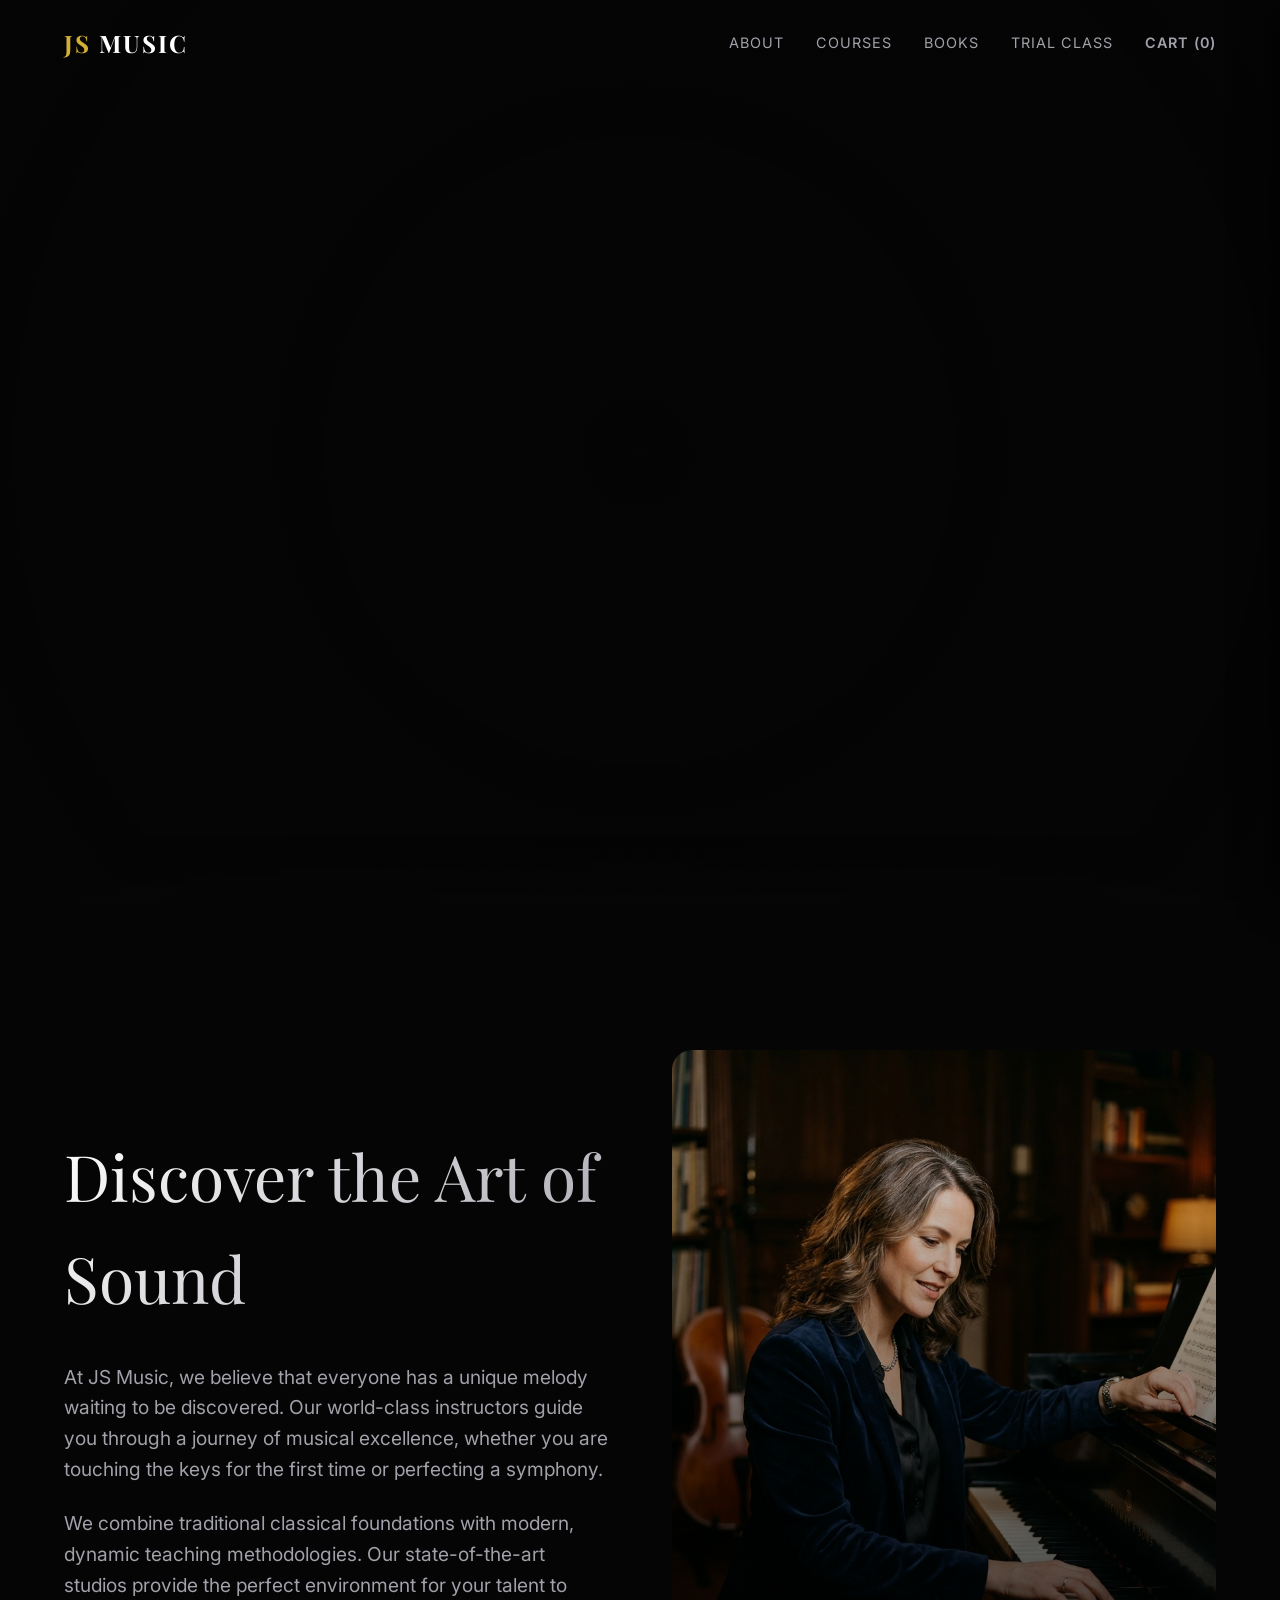
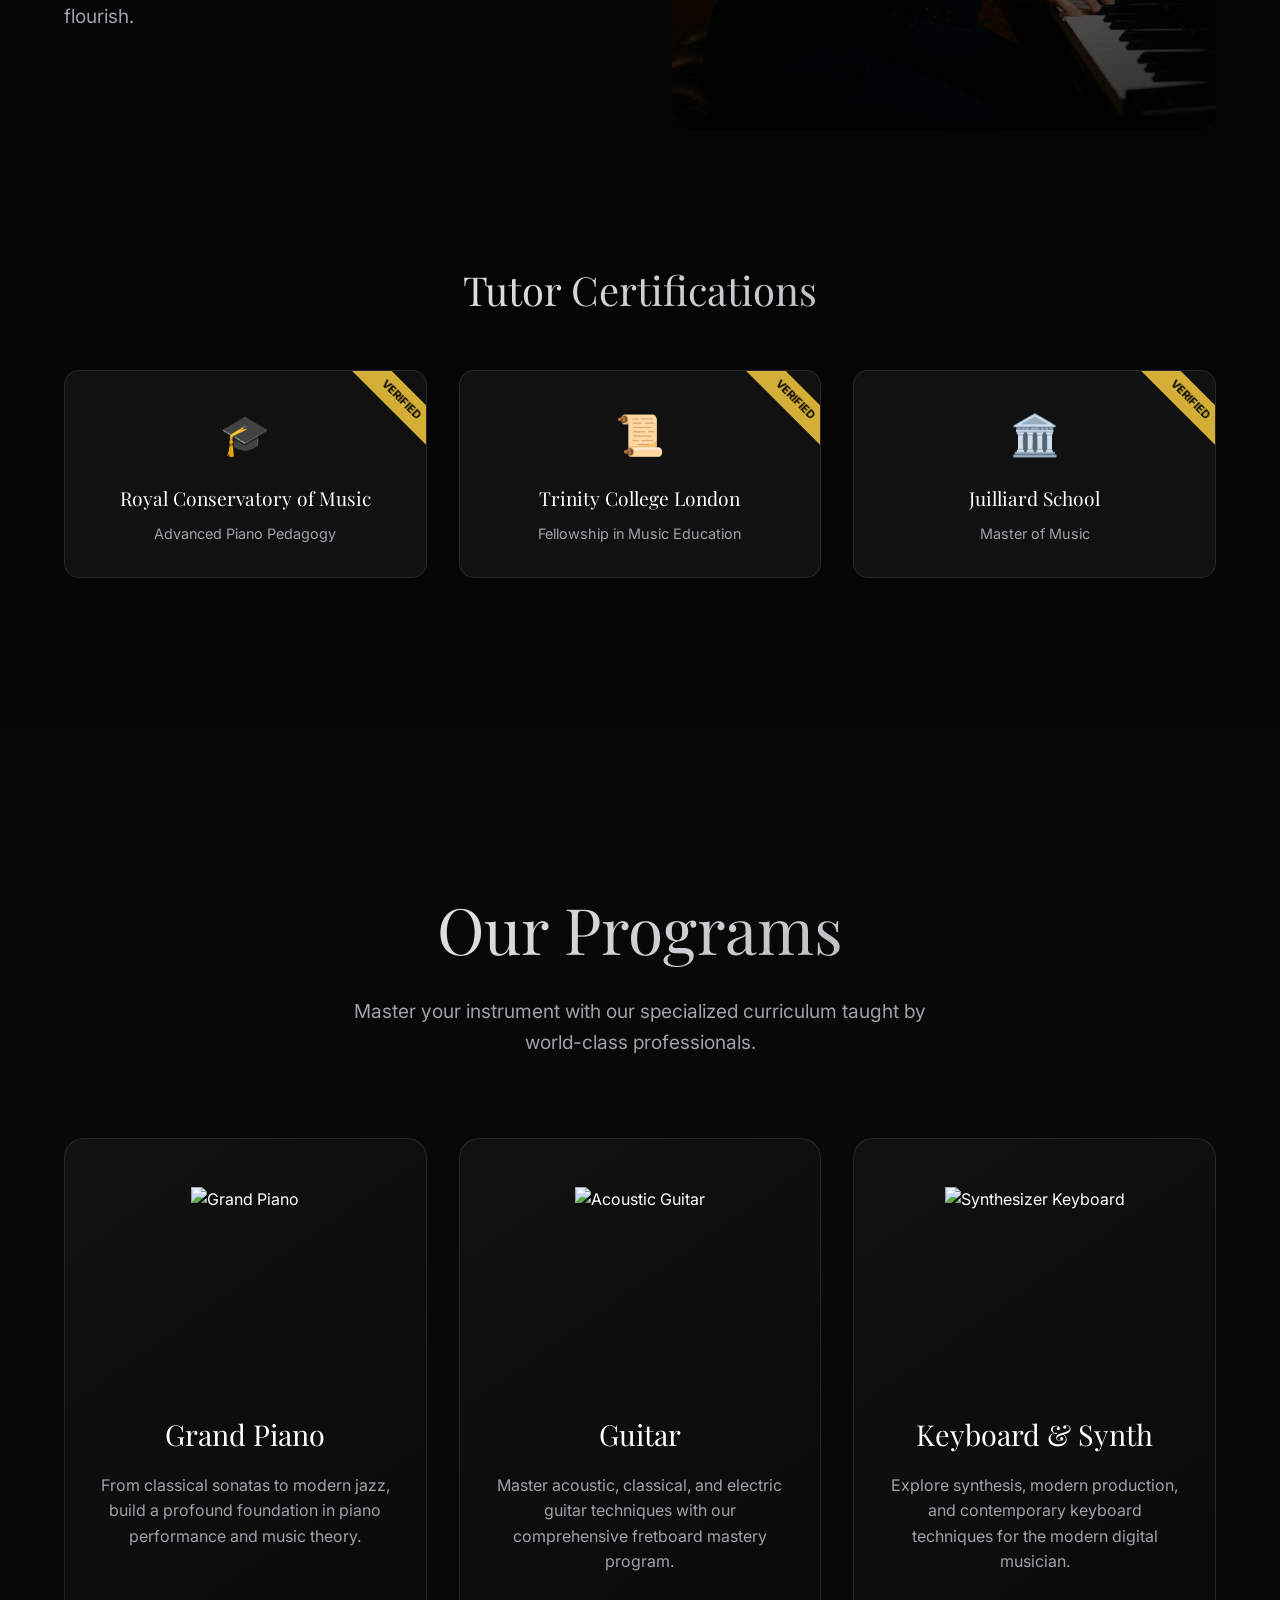
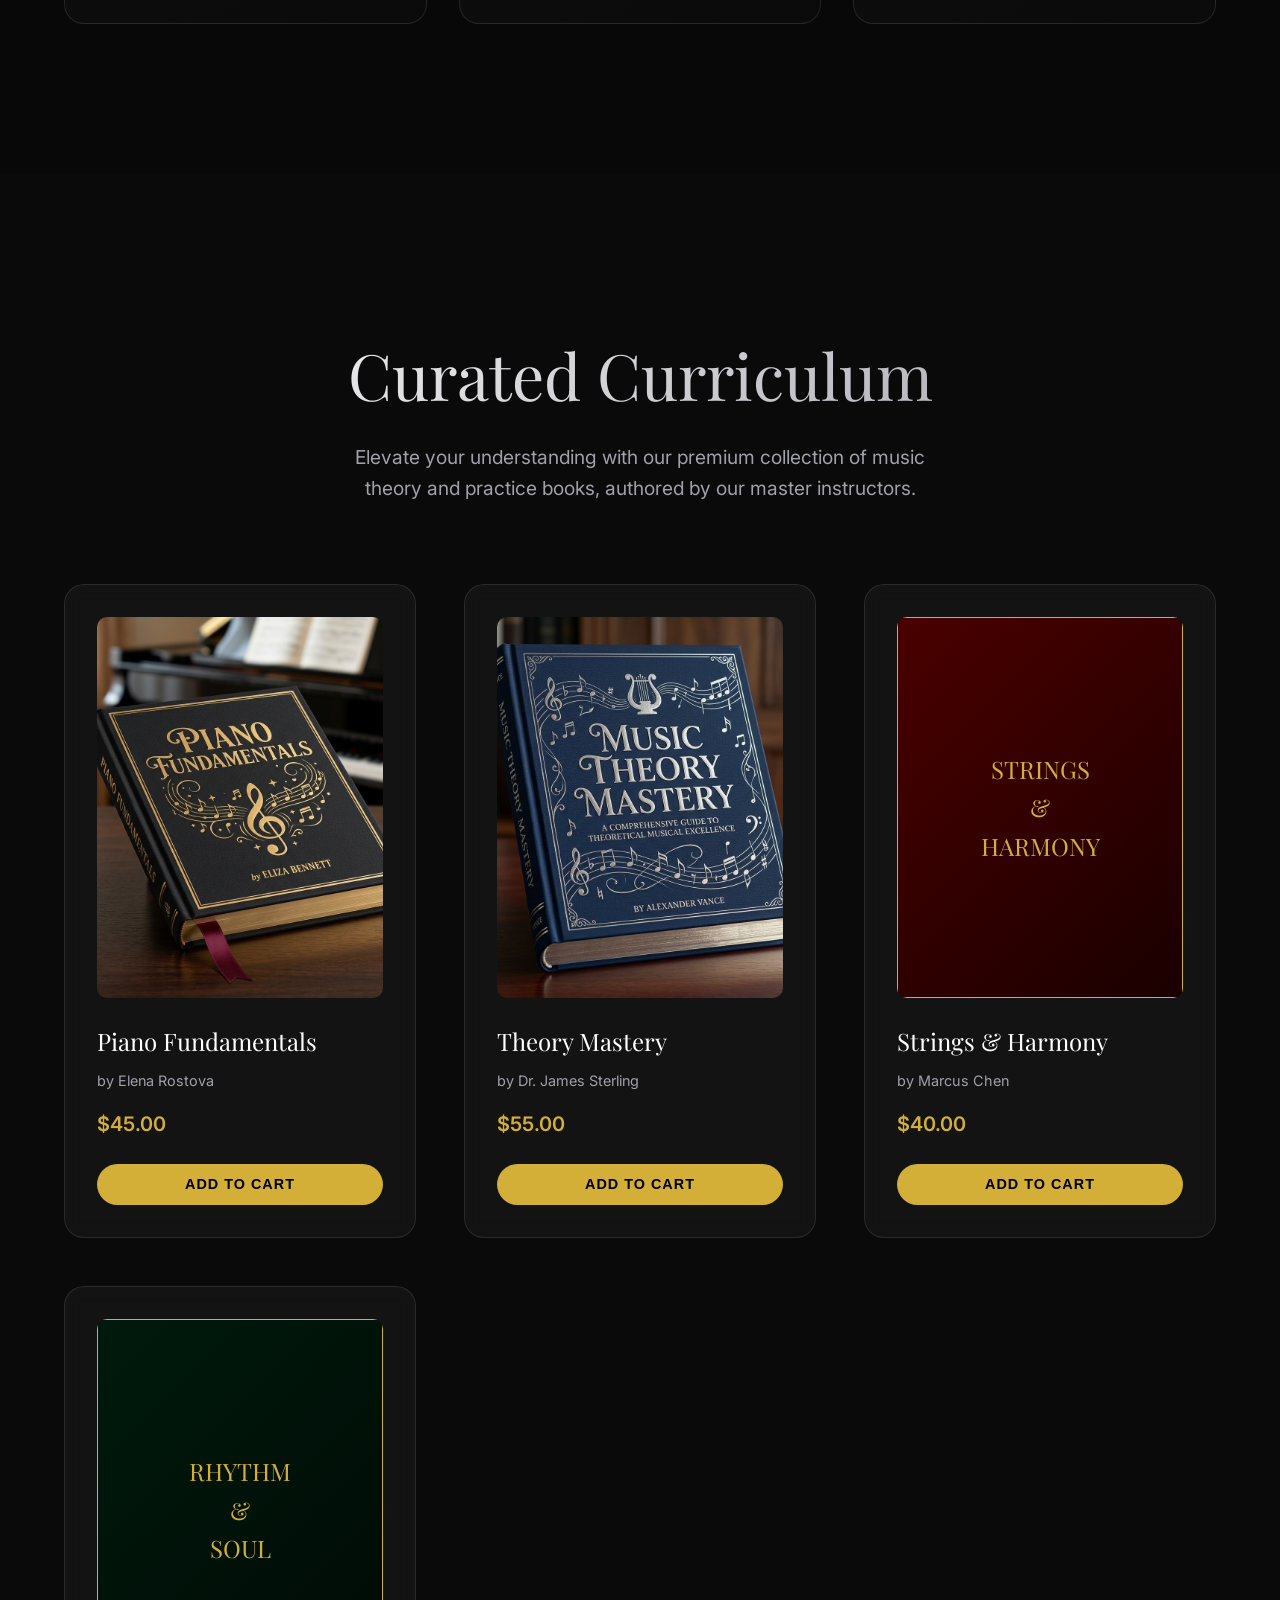
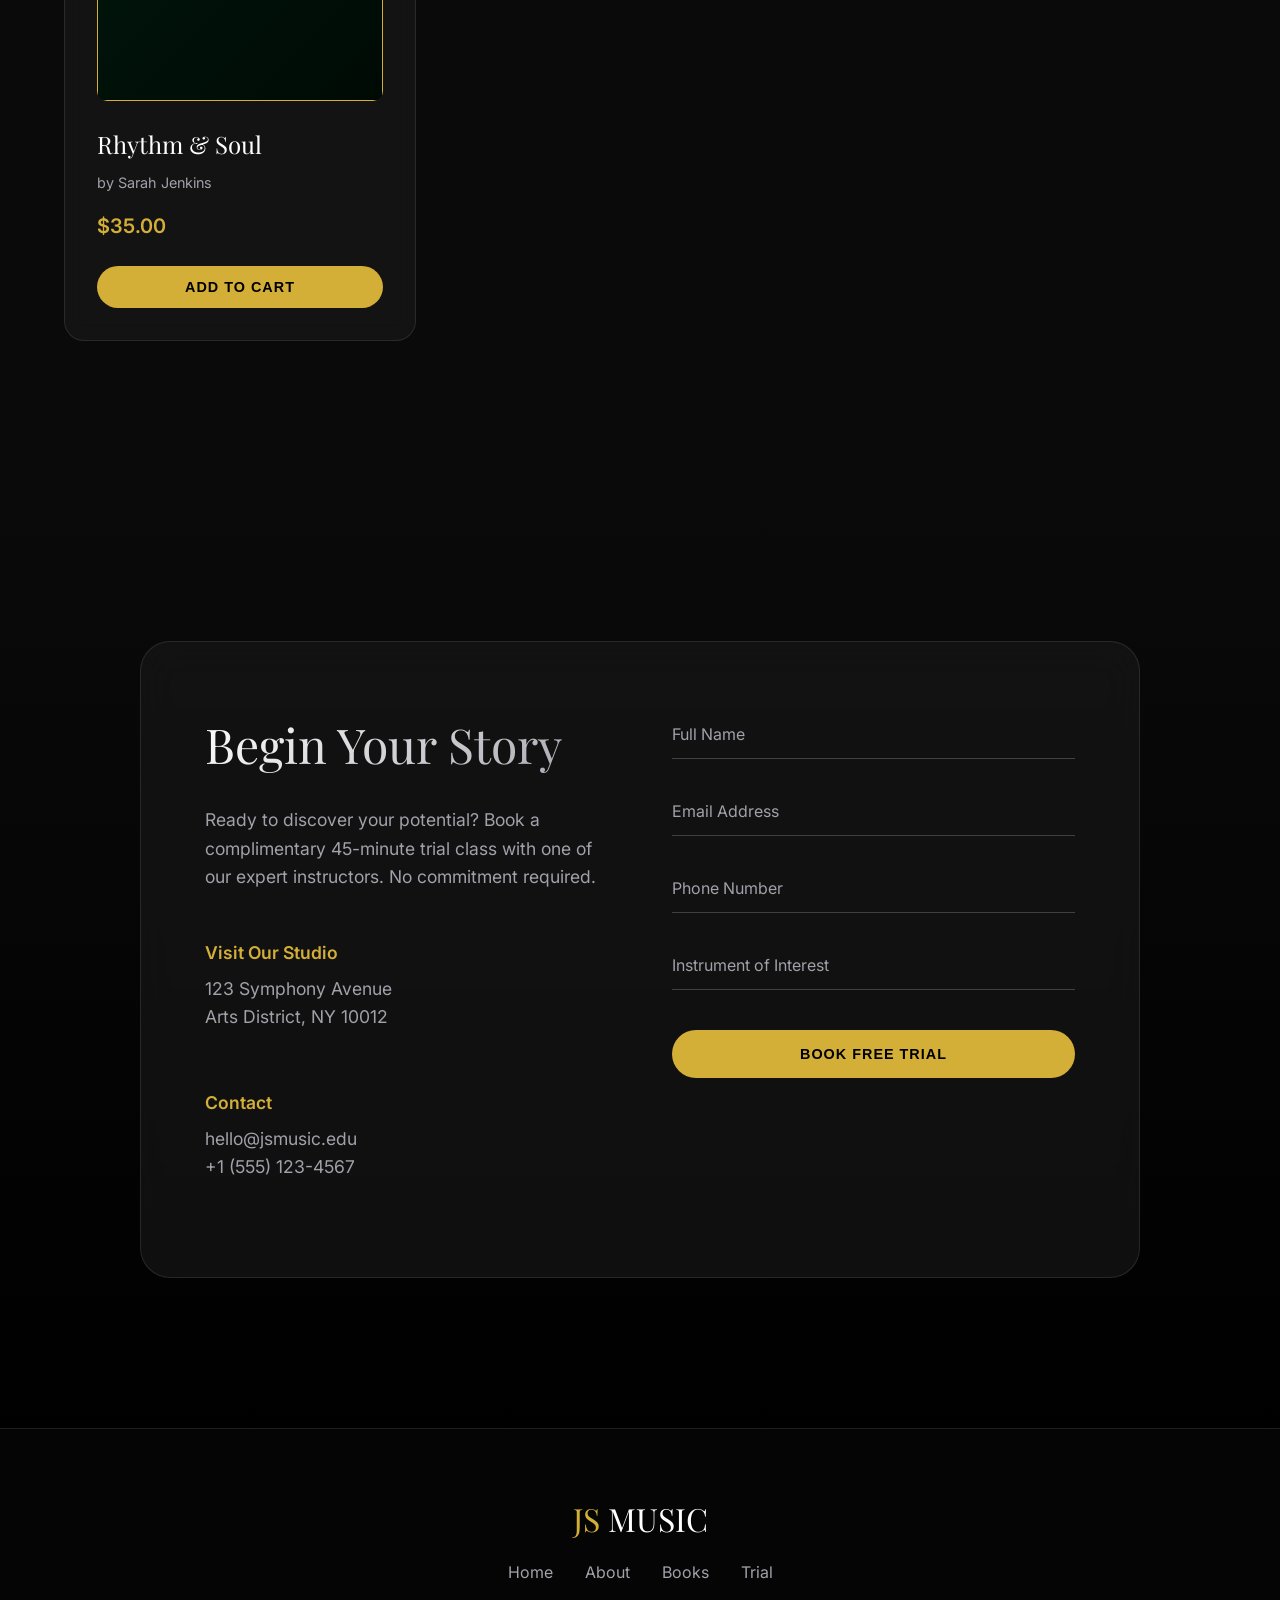
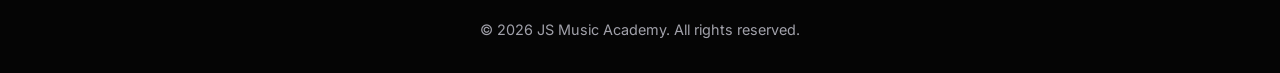
==== index.html @ 1cd9d0a1 "initial" ====
<!DOCTYPE html>
<html lang="en">
<head>
    <meta charset="UTF-8">
    <meta name="viewport" content="width=device-width, initial-scale=1.0">
    <title>JS Music | Premium Music Academy</title>
    <meta name="description" content="Master your musical journey at JS Music. Premium music education, resources, and free trial classes available.">
    
    <!-- Google Fonts -->
    <link rel="preconnect" href="https://fonts.googleapis.com">
    <link rel="preconnect" href="https://fonts.gstatic.com" crossorigin>
    <link href="https://fonts.googleapis.com/css2?family=Inter:wght@300;400;600&family=Playfair+Display:ital,wght@0,400;0,700;1,400&display=swap" rel="stylesheet">
    
    <link rel="stylesheet" href="styles.css">
    
    <!-- GSAP for Animations -->
    <script src="https://cdnjs.cloudflare.com/ajax/libs/gsap/3.12.2/gsap.min.js"></script>
    <script src="https://cdnjs.cloudflare.com/ajax/libs/gsap/3.12.2/ScrollTrigger.min.js"></script>
</head>
<body>

    <!-- Navigation -->
    <nav>
        <a href="#" class="logo">
            <span class="text-gold">JS</span> MUSIC
        </a>
        <ul class="nav-links">
            <li><a href="#about">About</a></li>
            <li><a href="#courses">Courses</a></li>
            <li><a href="#books">Books</a></li>
            <li><a href="#contact">Trial Class</a></li>
            <li><a href="#" id="cart-nav-btn" class="text-gold" style="font-weight: 600;">Cart (<span id="cart-count">0</span>)</a></li>
        </ul>
    </nav>

    <!-- Hero Section -->
    <section class="hero" id="home">
        <div class="hero-piano-container">
            <div id="hero-piano" class="hero-piano"></div>
            <div class="hero-overlay"></div>
        </div>
        
        <div class="hero-content">
            <h1 class="reveal-text">Master Your <br><span class="text-gradient">Musical Journey</span></h1>
            <p class="reveal-text">Experience premium music education tailored to your rhythm and soul.</p>
            <div class="btn-group">
                <a href="#contact" class="btn btn-primary">Book Free Trial</a>
                <a href="#books" class="btn btn-outline">Explore Books</a>
            </div>
        </div>
    </section>

    <!-- About Section -->
    <section class="section about-section" id="about">
        <div class="about-container">
            <div class="about-text">
                <h2 class="text-gradient">Discover the Art of Sound</h2>
                <p>At JS Music, we believe that everyone has a unique melody waiting to be discovered. Our world-class instructors guide you through a journey of musical excellence, whether you are touching the keys for the first time or perfecting a symphony.</p>
                <p>We combine traditional classical foundations with modern, dynamic teaching methodologies. Our state-of-the-art studios provide the perfect environment for your talent to flourish.</p>
            </div>
            <div class="about-image-wrapper">
                <img src="instructor1_1779691781541.png" alt="Professional Piano Instructor" class="about-image">
                <div class="image-overlay"></div>
            </div>
        </div>

        <div class="certificates-container" style="margin-top: 8rem;">
            <h3 class="text-gradient" style="text-align:center; font-size: 2.5rem; margin-bottom: 3rem;">Tutor Certifications</h3>
            <div class="certificates-grid">
                <div class="cert-card">
                    <div class="cert-icon">🎓</div>
                    <h4>Royal Conservatory of Music</h4>
                    <p>Advanced Piano Pedagogy</p>
                    <div class="cert-ribbon">Verified</div>
                </div>
                <div class="cert-card">
                    <div class="cert-icon">📜</div>
                    <h4>Trinity College London</h4>
                    <p>Fellowship in Music Education</p>
                    <div class="cert-ribbon">Verified</div>
                </div>
                <div class="cert-card">
                    <div class="cert-icon">🏛️</div>
                    <h4>Juilliard School</h4>
                    <p>Master of Music</p>
                    <div class="cert-ribbon">Verified</div>
                </div>
            </div>
        </div>
    </section>

    <!-- Courses Section -->
    <section class="section courses-section" id="courses" style="background-color: #080808;">
        <div class="section-header">
            <h2 class="text-gradient">Our Programs</h2>
            <p>Master your instrument with our specialized curriculum taught by world-class professionals.</p>
        </div>
        <div class="courses-grid">
            <div class="course-card">
                <div class="course-image-wrapper">
                    <img src="https://images.unsplash.com/photo-1520523839897-bd0b52f945a0?q=80&w=600&auto=format&fit=crop" alt="Grand Piano" class="course-image">
                </div>
                <h3>Grand Piano</h3>
                <p>From classical sonatas to modern jazz, build a profound foundation in piano performance and music theory.</p>
            </div>
            <div class="course-card">
                <div class="course-image-wrapper">
                    <img src="https://images.unsplash.com/photo-1510915361894-db8b60106cb1?q=80&w=600&auto=format&fit=crop" alt="Acoustic Guitar" class="course-image">
                </div>
                <h3>Guitar</h3>
                <p>Master acoustic, classical, and electric guitar techniques with our comprehensive fretboard mastery program.</p>
            </div>
            <div class="course-card">
                <div class="course-image-wrapper">
                    <img src="https://images.unsplash.com/photo-1598514982205-f36b96d1e8d4?q=80&w=600&auto=format&fit=crop" alt="Synthesizer Keyboard" class="course-image">
                </div>
                <h3>Keyboard & Synth</h3>
                <p>Explore synthesis, modern production, and contemporary keyboard techniques for the modern digital musician.</p>
            </div>
        </div>
    </section>

    <!-- Books Shop Section -->
    <section class="section books-section" id="books">
        <div class="section-header">
            <h2 class="text-gradient">Curated Curriculum</h2>
            <p>Elevate your understanding with our premium collection of music theory and practice books, authored by our master instructors.</p>
        </div>

        <div class="books-grid">
            <!-- Book 1 -->
            <div class="book-card">
                <div class="book-image-container">
                    <img src="book_cover1_1779692282630.png" alt="Piano Fundamentals Book" class="book-image">
                </div>
                <div class="book-info">
                    <h3 class="book-title">Piano Fundamentals</h3>
                    <span class="book-author">by Elena Rostova</span>
                    <div class="book-price">$45.00</div>
                    <div class="book-actions">
                        <button class="btn btn-primary add-to-cart">Add to Cart</button>
                    </div>
                </div>
            </div>

            <!-- Book 2 -->
            <div class="book-card">
                <div class="book-image-container">
                    <img src="book_cover2_1779692402401.png" alt="Music Theory Mastery Book" class="book-image">
                </div>
                <div class="book-info">
                    <h3 class="book-title">Theory Mastery</h3>
                    <span class="book-author">by Dr. James Sterling</span>
                    <div class="book-price">$55.00</div>
                    <div class="book-actions">
                        <button class="btn btn-primary add-to-cart">Add to Cart</button>
                    </div>
                </div>
            </div>

            <!-- Book 3 -->
            <div class="book-card">
                <div class="book-image-container">
                    <!-- Since book 3 image failed to generate, using CSS gradient placeholder to maintain premium feel -->
                    <div style="width: 100%; height: 100%; background: linear-gradient(135deg, #4a0000, #1a0000); display: flex; align-items: center; justify-content: center; text-align: center; padding: 20px; border: 1px solid #d4af37;">
                        <h4 style="color: #d4af37; font-family: 'Playfair Display'; font-size: 1.5rem; text-transform: uppercase;">Strings<br>&<br>Harmony</h4>
                    </div>
                </div>
                <div class="book-info">
                    <h3 class="book-title">Strings & Harmony</h3>
                    <span class="book-author">by Marcus Chen</span>
                    <div class="book-price">$40.00</div>
                    <div class="book-actions">
                        <button class="btn btn-primary add-to-cart">Add to Cart</button>
                    </div>
                </div>
            </div>
            
            <!-- Book 4 -->
            <div class="book-card">
                <div class="book-image-container">
                    <div style="width: 100%; height: 100%; background: linear-gradient(135deg, #001a0d, #000a05); display: flex; align-items: center; justify-content: center; text-align: center; padding: 20px; border: 1px solid #d4af37;">
                        <h4 style="color: #d4af37; font-family: 'Playfair Display'; font-size: 1.5rem; text-transform: uppercase;">Rhythm<br>&<br>Soul</h4>
                    </div>
                </div>
                <div class="book-info">
                    <h3 class="book-title">Rhythm & Soul</h3>
                    <span class="book-author">by Sarah Jenkins</span>
                    <div class="book-price">$35.00</div>
                    <div class="book-actions">
                        <button class="btn btn-primary add-to-cart">Add to Cart</button>
                    </div>
                </div>
            </div>
        </div>
    </section>

    <!-- Trial Class / Contact Section -->
    <section class="section trial-section" id="contact">
        <div class="trial-container">
            <div class="trial-info">
                <h2 class="text-gradient">Begin Your Story</h2>
                <p>Ready to discover your potential? Book a complimentary 45-minute trial class with one of our expert instructors. No commitment required.</p>
                <div style="margin-top: 3rem;">
                    <p style="color: var(--accent); margin-bottom: 0.5rem; font-weight: 600;">Visit Our Studio</p>
                    <p>123 Symphony Avenue<br>Arts District, NY 10012</p>
                    <br>
                    <p style="color: var(--accent); margin-bottom: 0.5rem; font-weight: 600;">Contact</p>
                    <p>hello@jsmusic.edu<br>+1 (555) 123-4567</p>
                </div>
            </div>
            
            <iframe name="hidden_iframe" id="hidden_iframe" style="display:none;"></iframe>
            <form class="contact-form" id="trial-form" action="https://docs.google.com/forms/d/e/1FAIpQLSfbjrbUgpOl2P_plfUFCYYSudVrtXFjuULYB85UL8J6a5YUUQ/formResponse" method="POST" target="hidden_iframe">
                <div class="form-group">
                    <input type="text" id="name" name="entry.2005620554" class="form-input" placeholder="Name" required>
                    <label for="name" class="form-label">Full Name</label>
                </div>
                <div class="form-group">
                    <input type="email" id="email" name="entry.1045781291" class="form-input" placeholder="Email" required>
                    <label for="email" class="form-label">Email Address</label>
                </div>
                <div class="form-group">
                    <input type="tel" id="phone" class="form-input" placeholder="Phone">
                    <label for="phone" class="form-label">Phone Number</label>
                </div>
                <div class="form-group">
                    <input type="text" id="instrument" class="form-input" placeholder="Instrument" required>
                    <label for="instrument" class="form-label">Instrument of Interest</label>
                </div>
                <!-- Hidden field to combine phone and instrument into the Google Form 'Message' field -->
                <input type="hidden" name="entry.1065046570" id="hidden-message-field">
                
                <button type="submit" class="btn btn-primary" id="trial-submit-btn" style="margin-top: 1rem;">Book Free Trial</button>
            </form>
        </div>
    </section>

    <!-- Footer -->
    <footer>
        <div class="footer-logo">
            <span class="text-gold">JS</span> MUSIC
        </div>
        <div class="footer-links">
            <a href="#home">Home</a>
            <a href="#about">About</a>
            <a href="#books">Books</a>
            <a href="#contact">Trial</a>
        </div>
        <p class="copyright">&copy; 2026 JS Music Academy. All rights reserved.</p>
    </footer>

    <!-- Cart Modal -->
    <div class="cart-overlay" id="cart-overlay"></div>
    <div class="cart-modal" id="cart-modal">
        <div class="cart-content">
            <button class="close-cart" id="close-cart">&times;</button>
            <h2 class="text-gradient" style="margin-bottom: 2rem;">Your Cart</h2>
            
            <div class="cart-items" id="cart-items">
                <p class="empty-cart">Your cart is empty.</p>
            </div>
            
            <div class="cart-summary" id="cart-summary" style="display: none;">
                <div class="cart-total" style="font-size: 1.5rem; font-weight: bold; margin: 1.5rem 0; border-top: 1px solid rgba(255,255,255,0.1); padding-top: 1rem;">
                    Total: <span class="text-gold">$<span id="cart-total-amount">0.00</span></span>
                </div>
                
                <h3 style="margin-bottom:1rem; font-family: var(--font-main);">Secure Checkout</h3>
                <form class="checkout-form" id="checkout-form">
                    <input type="text" class="form-input" placeholder="Cardholder Name" required style="margin-bottom: 1rem;">
                    <input type="text" class="form-input" placeholder="Card Number (Dummy 16 digits)" required pattern="\d{16}" title="Please enter 16 digits" style="margin-bottom: 1rem;">
                    <div style="display:flex; gap:1rem; margin-bottom: 1rem;">
                        <input type="text" class="form-input" placeholder="MM/YY" required pattern="\d\d/\d\d" title="MM/YY">
                        <input type="text" class="form-input" placeholder="CVC" required pattern="\d{3,4}">
                    </div>
                    <button type="submit" class="btn btn-primary" style="width:100%; text-align:center;">Pay Now</button>
                </form>
            </div>
        </div>
    </div>

    <script src="script.js"></script>
</body>
</html>
---- styles.css ----
:root {
    --bg-color: #050505;
    --text-primary: #ffffff;
    --text-secondary: #a1a1aa;
    --accent: #d4af37; /* Gold accent */
    --accent-hover: #f3d05e;
    --card-bg: rgba(25, 25, 25, 0.6);
    --border-color: rgba(255, 255, 255, 0.1);
    --font-main: 'Inter', sans-serif;
    --font-serif: 'Playfair Display', serif;
}

* {
    margin: 0;
    padding: 0;
    box-sizing: border-box;
}

body {
    background-color: var(--bg-color);
    color: var(--text-primary);
    font-family: var(--font-main);
    overflow-x: hidden;
    line-height: 1.6;
    -webkit-font-smoothing: antialiased;
}

/* Typography */
h1, h2, h3, h4, h5, h6 {
    font-family: var(--font-serif);
    font-weight: 400;
}

.text-gradient {
    background: linear-gradient(135deg, #fff, #a1a1aa);
    -webkit-background-clip: text;
    -webkit-text-fill-color: transparent;
    background-clip: text;
}

.text-gold {
    color: var(--accent);
}

/* Navigation */
nav {
    position: fixed;
    top: 0;
    width: 100%;
    padding: 1.5rem 5%;
    display: flex;
    justify-content: space-between;
    align-items: center;
    z-index: 100;
    transition: background-color 0.3s ease, backdrop-filter 0.3s ease;
}

nav.scrolled {
    background-color: rgba(5, 5, 5, 0.8);
    backdrop-filter: blur(10px);
    border-bottom: 1px solid var(--border-color);
}

.logo {
    font-family: var(--font-serif);
    font-size: 1.5rem;
    font-weight: 700;
    letter-spacing: 2px;
    color: #fff;
    text-decoration: none;
    display: flex;
    align-items: center;
    gap: 0.5rem;
}

.nav-links {
    display: flex;
    gap: 2rem;
    list-style: none;
}

.nav-links a {
    color: var(--text-secondary);
    text-decoration: none;
    font-size: 0.9rem;
    letter-spacing: 1px;
    text-transform: uppercase;
    transition: color 0.3s ease;
}

.nav-links a:hover {
    color: #fff;
}

/* Buttons */
.btn {
    display: inline-block;
    padding: 1rem 2.5rem;
    border-radius: 30px;
    text-decoration: none;
    font-size: 0.9rem;
    letter-spacing: 1px;
    text-transform: uppercase;
    transition: all 0.4s cubic-bezier(0.165, 0.84, 0.44, 1);
    cursor: pointer;
    border: none;
}

.btn-primary {
    background-color: var(--accent);
    color: #000;
    font-weight: 600;
}

.btn-primary:hover {
    background-color: var(--accent-hover);
    transform: translateY(-2px);
    box-shadow: 0 10px 20px rgba(212, 175, 55, 0.2);
}

.btn-outline {
    background-color: transparent;
    color: #fff;
    border: 1px solid rgba(255, 255, 255, 0.3);
}

.btn-outline:hover {
    border-color: #fff;
    background-color: #fff;
    color: #000;
}

/* Hero Section */
.hero {
    position: relative;
    height: 100vh;
    display: flex;
    align-items: center;
    justify-content: center;
    overflow: hidden;
}

.hero-piano-container {
    position: absolute;
    top: 0;
    left: 0;
    width: 100%;
    height: 100%;
    z-index: -2;
    background-color: #050505;
    overflow: hidden;
    perspective: 1500px;
}

.hero-piano {
    position: absolute;
    bottom: -15vh;
    left: 50%;
    transform: translateX(-50%) rotateX(60deg);
    transform-style: preserve-3d;
    display: flex;
    justify-content: center;
    width: 150vw;
    padding: 30px 10px;
    background: #0a0a0a;
    border-radius: 10px;
    box-shadow: 0 -20px 100px rgba(0,0,0,1);
}

.hero-piano::before {
    content: '';
    position: absolute;
    top: -200px;
    left: 0;
    width: 100%;
    height: 200px;
    background: linear-gradient(to top, #111, #000);
    transform: rotateX(-90deg);
    transform-origin: bottom;
    box-shadow: inset 0 -10px 50px rgba(0,0,0,0.8);
}

.piano-key {
    position: relative;
    border-radius: 0 0 5px 5px;
    transition: transform 0.1s ease, background-color 0.1s ease;
    box-sizing: border-box;
    transform-origin: top;
    flex-shrink: 0;
}

.piano-key.white {
    width: 4vw;
    max-width: 60px;
    height: 25vh;
    max-height: 250px;
    background: linear-gradient(to bottom, #f9f9f9, #d9d9d9);
    border: 1px solid #999;
    z-index: 1;
    box-shadow: inset 0 -2px 5px rgba(0,0,0,0.1), 0 5px 15px rgba(0,0,0,0.5);
}

.piano-key.black {
    width: 2.4vw;
    max-width: 36px;
    height: 15vh;
    max-height: 150px;
    background: linear-gradient(to bottom, #333, #000);
    z-index: 2;
    margin-left: -1.2vw;
    margin-right: -1.2vw;
    border: 1px solid #000;
    box-shadow: inset 0 -2px 5px rgba(255,255,255,0.1), 0 5px 10px rgba(0,0,0,0.8);
}

@media (min-width: 1500px) {
    .piano-key.black {
        margin-left: -18px;
        margin-right: -18px;
    }
}

.piano-key.white.active {
    transform: rotateX(-4deg);
    background: #e8dbcc;
    box-shadow: inset 0 -1px 3px rgba(0,0,0,0.2), 0 2px 5px rgba(0,0,0,0.5);
}

.piano-key.black.active {
    transform: rotateX(-4deg);
    background: #1a1a1a;
    box-shadow: inset 0 -1px 3px rgba(255,255,255,0.1), 0 2px 5px rgba(0,0,0,0.8);
}

.hero-overlay {
    position: absolute;
    top: 0;
    left: 0;
    width: 100%;
    height: 100%;
    background: radial-gradient(circle at center, rgba(5,5,5,0.4) 0%, rgba(5,5,5,0.9) 100%);
    z-index: 0;
}

.hero-content {
    text-align: center;
    max-width: 800px;
    padding: 0 20px;
    z-index: 1;
}

.hero h1 {
    font-size: clamp(3rem, 8vw, 6rem);
    line-height: 1.1;
    margin-bottom: 1.5rem;
    opacity: 0;
    transform: translateY(30px);
}

.hero p {
    font-size: clamp(1.2rem, 2vw, 1.5rem);
    color: var(--text-secondary);
    margin-bottom: 2.5rem;
    opacity: 0;
    transform: translateY(30px);
}

.hero .btn-group {
    opacity: 0;
    transform: translateY(30px);
    display: flex;
    gap: 1rem;
    justify-content: center;
}

/* About Section */
.section {
    padding: 150px 5%;
    position: relative;
}

.about-container {
    max-width: 1200px;
    margin: 0 auto;
    display: grid;
    grid-template-columns: 1fr 1fr;
    gap: 4rem;
    align-items: center;
}

.about-text h2 {
    font-size: clamp(2.5rem, 5vw, 4rem);
    margin-bottom: 2rem;
}

.about-text p {
    font-size: 1.2rem;
    color: var(--text-secondary);
    margin-bottom: 1.5rem;
}

.about-image-wrapper {
    position: relative;
    border-radius: 20px;
    overflow: hidden;
    aspect-ratio: 4/5;
}

.about-image {
    width: 100%;
    height: 100%;
    object-fit: cover;
}

.image-overlay {
    position: absolute;
    top: 0;
    left: 0;
    width: 100%;
    height: 100%;
    background: linear-gradient(to top, rgba(0,0,0,0.8), transparent);
}

/* Books Section */
.books-section {
    background-color: #0a0a0a;
}

.section-header {
    text-align: center;
    margin-bottom: 5rem;
}

.section-header h2 {
    font-size: clamp(2.5rem, 5vw, 4rem);
    margin-bottom: 1rem;
}

.section-header p {
    color: var(--text-secondary);
    font-size: 1.2rem;
    max-width: 600px;
    margin: 0 auto;
}

.books-grid {
    display: grid;
    grid-template-columns: repeat(auto-fit, minmax(300px, 1fr));
    gap: 3rem;
    max-width: 1400px;
    margin: 0 auto;
}

.book-card {
    background: var(--card-bg);
    border: 1px solid var(--border-color);
    border-radius: 20px;
    padding: 2rem;
    transition: transform 0.4s ease, box-shadow 0.4s ease;
    display: flex;
    flex-direction: column;
    backdrop-filter: blur(10px);
}

.book-card:hover {
    transform: translateY(-10px);
    box-shadow: 0 20px 40px rgba(0,0,0,0.5);
    border-color: rgba(212, 175, 55, 0.3);
}

.book-image-container {
    width: 100%;
    aspect-ratio: 3/4;
    border-radius: 10px;
    overflow: hidden;
    margin-bottom: 1.5rem;
    background: #111;
}

.book-image {
    width: 100%;
    height: 100%;
    object-fit: cover;
    transition: transform 0.7s ease;
}

.book-card:hover .book-image {
    transform: scale(1.05);
}

.book-info {
    flex-grow: 1;
    display: flex;
    flex-direction: column;
}

.book-title {
    font-size: 1.5rem;
    margin-bottom: 0.5rem;
}

.book-author {
    color: var(--text-secondary);
    font-size: 0.9rem;
    margin-bottom: 1rem;
}

.book-price {
    font-size: 1.25rem;
    color: var(--accent);
    font-weight: 600;
    margin-bottom: 1.5rem;
    margin-top: auto;
}

.book-actions {
    display: flex;
    gap: 1rem;
}

.book-actions .btn {
    padding: 0.8rem 1.5rem;
    width: 100%;
    text-align: center;
}

/* Contact / Trial Section */
.trial-section {
    position: relative;
    padding: 150px 5%;
    background: linear-gradient(to bottom, #0a0a0a, #000);
}

.trial-container {
    max-width: 1000px;
    margin: 0 auto;
    background: var(--card-bg);
    border: 1px solid var(--border-color);
    border-radius: 30px;
    padding: 4rem;
    backdrop-filter: blur(20px);
    display: grid;
    grid-template-columns: 1fr 1fr;
    gap: 4rem;
}

.trial-info h2 {
    font-size: 3rem;
    margin-bottom: 1.5rem;
}

.trial-info p {
    color: var(--text-secondary);
    margin-bottom: 2rem;
    font-size: 1.1rem;
}

.contact-form {
    display: flex;
    flex-direction: column;
    gap: 1.5rem;
}

.form-group {
    position: relative;
}

.form-input {
    width: 100%;
    padding: 1rem 0;
    background: transparent;
    border: none;
    border-bottom: 1px solid rgba(255,255,255,0.2);
    color: #fff;
    font-size: 1rem;
    font-family: var(--font-main);
    transition: border-color 0.3s ease;
}

.form-input:focus {
    outline: none;
    border-bottom-color: var(--accent);
}

.form-input::placeholder {
    color: transparent;
}

.form-label {
    position: absolute;
    top: 1rem;
    left: 0;
    color: var(--text-secondary);
    transition: all 0.3s ease;
    pointer-events: none;
}

.form-input:focus ~ .form-label,
.form-input:not(:placeholder-shown) ~ .form-label {
    top: -0.5rem;
    font-size: 0.8rem;
    color: var(--accent);
}

/* Footer */
footer {
    padding: 4rem 5% 2rem;
    border-top: 1px solid var(--border-color);
    text-align: center;
}

.footer-logo {
    font-family: var(--font-serif);
    font-size: 2rem;
    margin-bottom: 1rem;
}

.footer-links {
    display: flex;
    justify-content: center;
    gap: 2rem;
    margin-bottom: 2rem;
}

.footer-links a {
    color: var(--text-secondary);
    text-decoration: none;
    transition: color 0.3s;
}

.footer-links a:hover {
    color: #fff;
}

.copyright {
    color: var(--text-secondary);
    font-size: 0.9rem;
}

/* Utility Animations */
.reveal-text {
    clip-path: polygon(0 0, 100% 0, 100% 100%, 0% 100%);
}

.gsap-reveal {
    visibility: hidden;
}

/* Responsive */
@media (max-width: 900px) {
    .about-container, .trial-container {
        grid-template-columns: 1fr;
    }
    
    .trial-container {
        padding: 2rem;
    }
    
    .nav-links {
        display: none; /* Add hamburger menu in real app */
    }
}

/* Certificates Grid */
.certificates-grid {
    display: grid;
    grid-template-columns: repeat(auto-fit, minmax(250px, 1fr));
    gap: 2rem;
    max-width: 1200px;
    margin: 0 auto;
}

.cert-card {
    background: rgba(25, 25, 25, 0.6);
    border: 1px solid var(--border-color);
    border-radius: 15px;
    padding: 2rem;
    text-align: center;
    position: relative;
    overflow: hidden;
    transition: transform 0.3s ease;
}

.cert-card:hover {
    transform: translateY(-5px);
    border-color: var(--accent);
}

.cert-icon {
    font-size: 2.5rem;
    margin-bottom: 1rem;
}

.cert-card h4 {
    color: var(--text-primary);
    font-size: 1.2rem;
    margin-bottom: 0.5rem;
}

.cert-card p {
    color: var(--text-secondary);
    font-size: 0.9rem;
}

.cert-ribbon {
    position: absolute;
    top: 15px;
    right: -30px;
    background: var(--accent);
    color: #000;
    font-weight: bold;
    font-size: 0.7rem;
    padding: 5px 30px;
    transform: rotate(45deg);
    text-transform: uppercase;
}

/* Courses Grid */
.courses-grid {
    display: grid;
    grid-template-columns: repeat(auto-fit, minmax(300px, 1fr));
    gap: 2rem;
    max-width: 1200px;
    margin: 0 auto;
}

.course-card {
    background: linear-gradient(145deg, #111, #0a0a0a);
    border: 1px solid var(--border-color);
    border-radius: 20px;
    padding: 3rem 2rem;
    text-align: center;
    transition: all 0.4s ease;
}

.course-card:hover {
    background: linear-gradient(145deg, #1a1a1a, #111);
    border-color: rgba(212, 175, 55, 0.4);
    box-shadow: 0 10px 30px rgba(0,0,0,0.5);
}

.course-image-wrapper {
    width: 100%;
    height: 200px;
    border-radius: 15px;
    overflow: hidden;
    margin-bottom: 1.5rem;
}

.course-image {
    width: 100%;
    height: 100%;
    object-fit: cover;
    transition: transform 0.5s ease;
}

.course-card:hover .course-image {
    transform: scale(1.05);
}

.course-card h3 {
    font-size: 1.8rem;
    margin-bottom: 1rem;
    color: #fff;
}

.course-card p {
    color: var(--text-secondary);
    line-height: 1.6;
}

/* Cart Modal */
.cart-overlay {
    position: fixed;
    top: 0;
    left: 0;
    width: 100%;
    height: 100%;
    background: rgba(0,0,0,0.7);
    backdrop-filter: blur(5px);
    z-index: 999;
    opacity: 0;
    pointer-events: none;
    transition: opacity 0.3s ease;
}

.cart-overlay.active {
    opacity: 1;
    pointer-events: all;
}

.cart-modal {
    position: fixed;
    top: 0;
    right: -400px;
    width: 400px;
    max-width: 100%;
    height: 100vh;
    background: #0a0a0a;
    border-left: 1px solid var(--border-color);
    z-index: 1000;
    transition: right 0.4s cubic-bezier(0.165, 0.84, 0.44, 1);
    box-shadow: -10px 0 30px rgba(0,0,0,0.5);
    overflow-y: auto;
}

.cart-modal.active {
    right: 0;
}

.cart-content {
    padding: 2rem;
    display: flex;
    flex-direction: column;
    min-height: 100%;
}

.close-cart {
    background: transparent;
    border: none;
    color: #fff;
    font-size: 2rem;
    cursor: pointer;
    position: absolute;
    top: 1rem;
    right: 1.5rem;
    transition: color 0.3s ease;
}

.close-cart:hover {
    color: var(--accent);
}

.cart-item {
    display: flex;
    justify-content: space-between;
    align-items: center;
    padding: 1rem 0;
    border-bottom: 1px solid rgba(255,255,255,0.1);
}

.cart-item-title {
    font-weight: 600;
    margin-bottom: 0.2rem;
}

.cart-item-price {
    color: var(--accent);
}

.remove-item {
    background: transparent;
    border: none;
    color: var(--text-secondary);
    cursor: pointer;
    font-size: 0.8rem;
    text-transform: uppercase;
}

.remove-item:hover {
    color: #ff4444;
}

.empty-cart {
    color: var(--text-secondary);
    text-align: center;
    padding: 2rem 0;
}
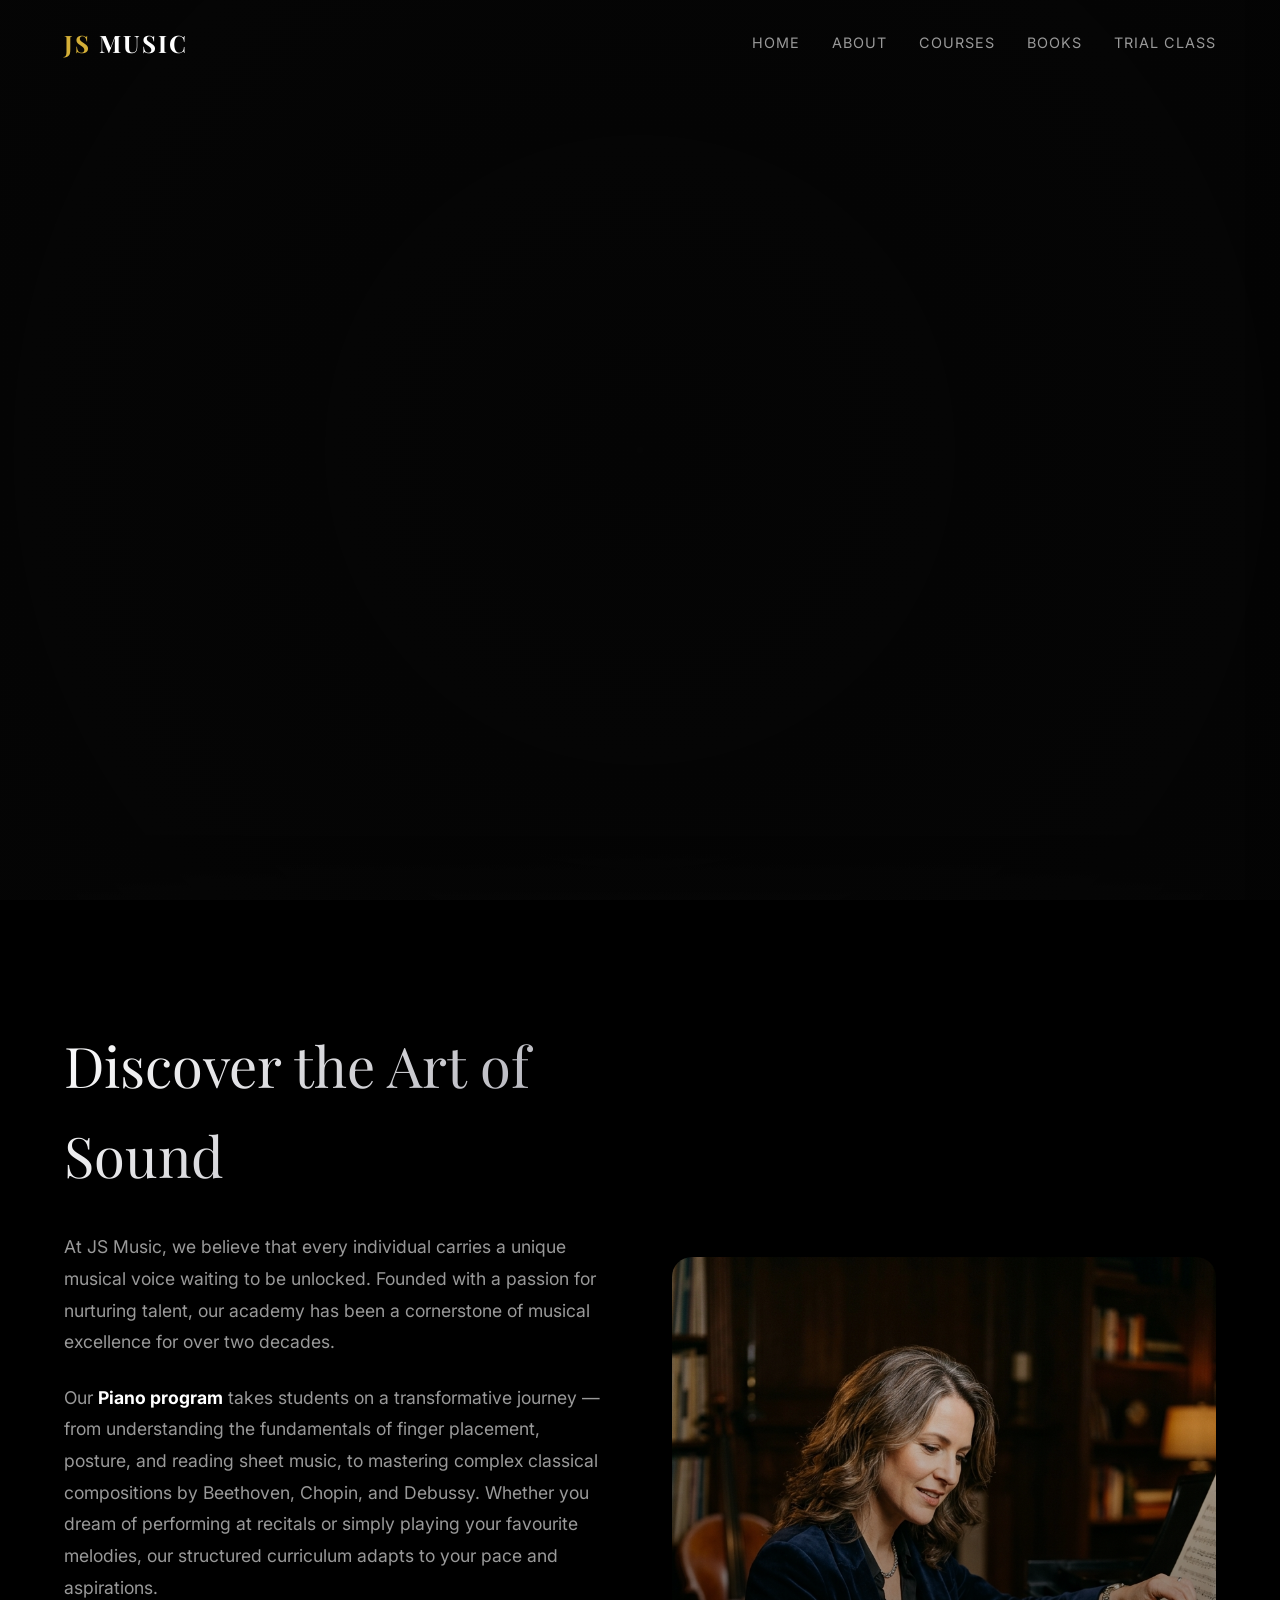
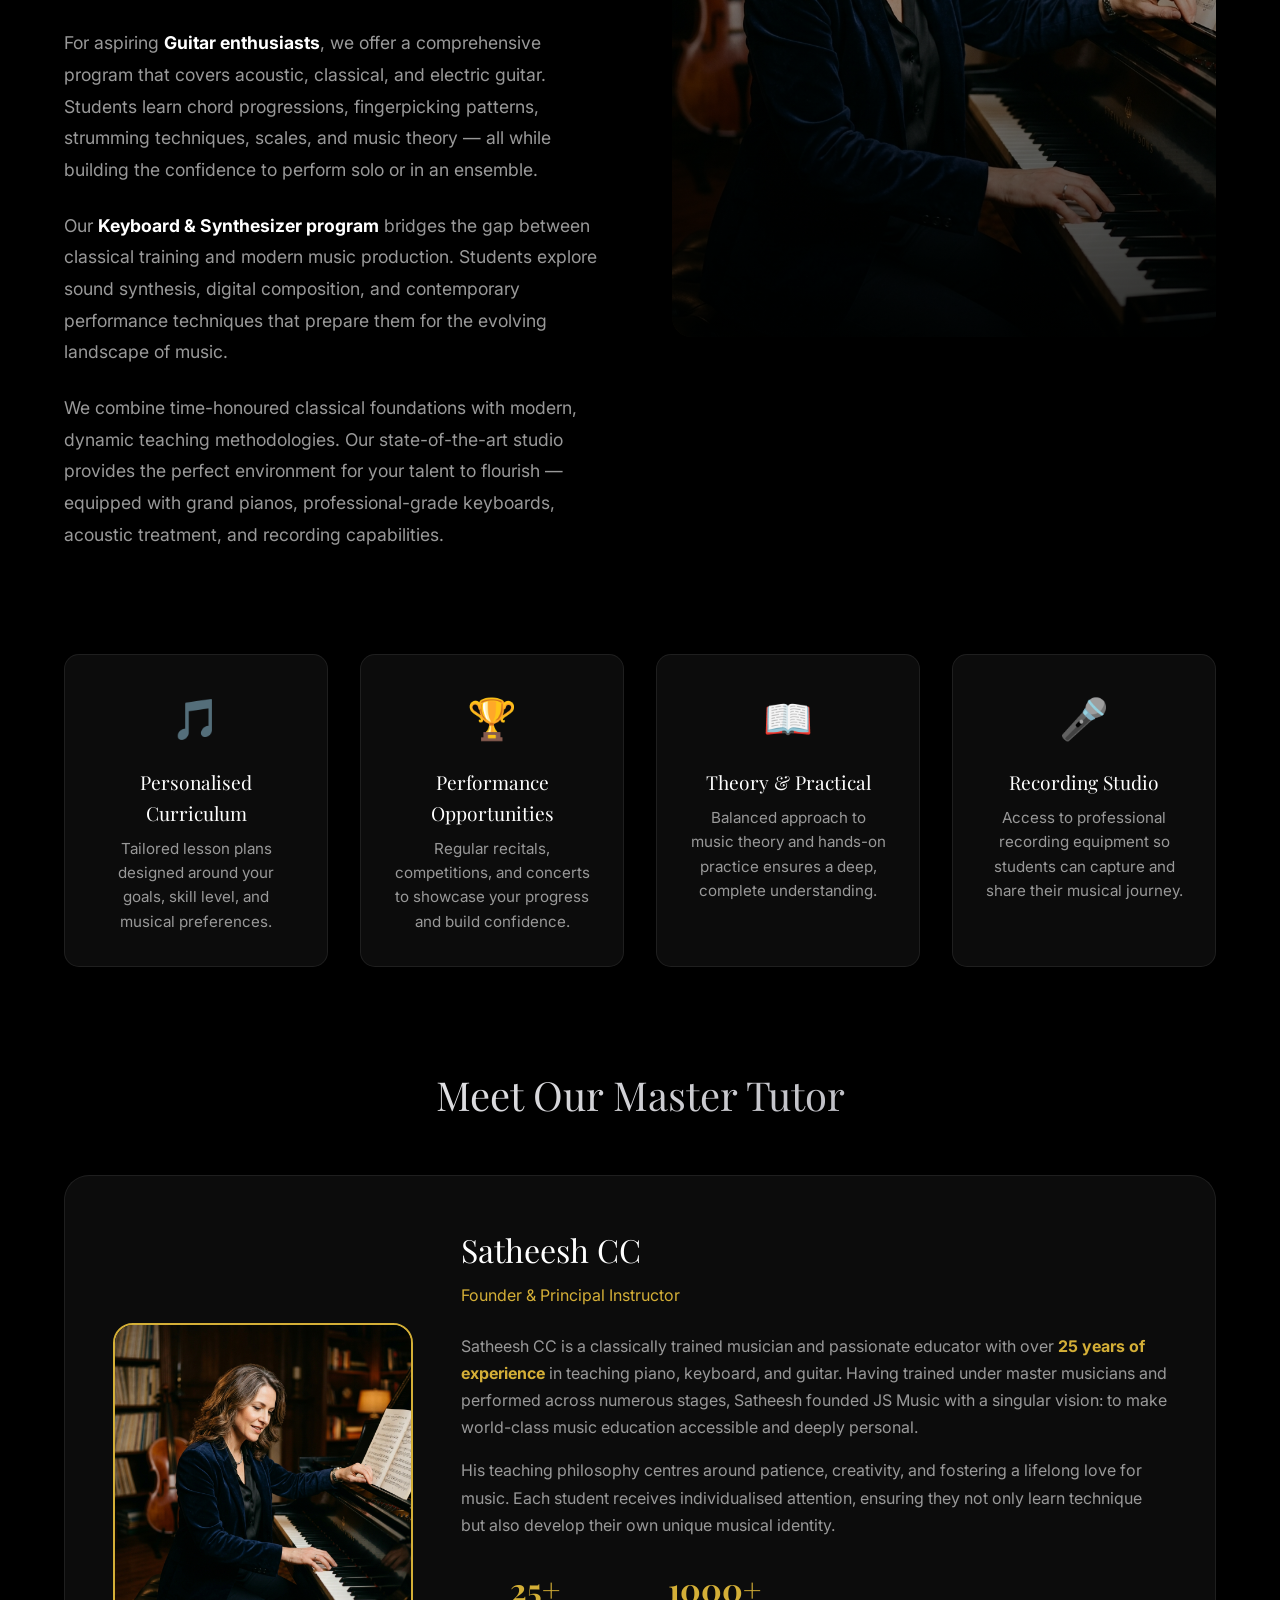
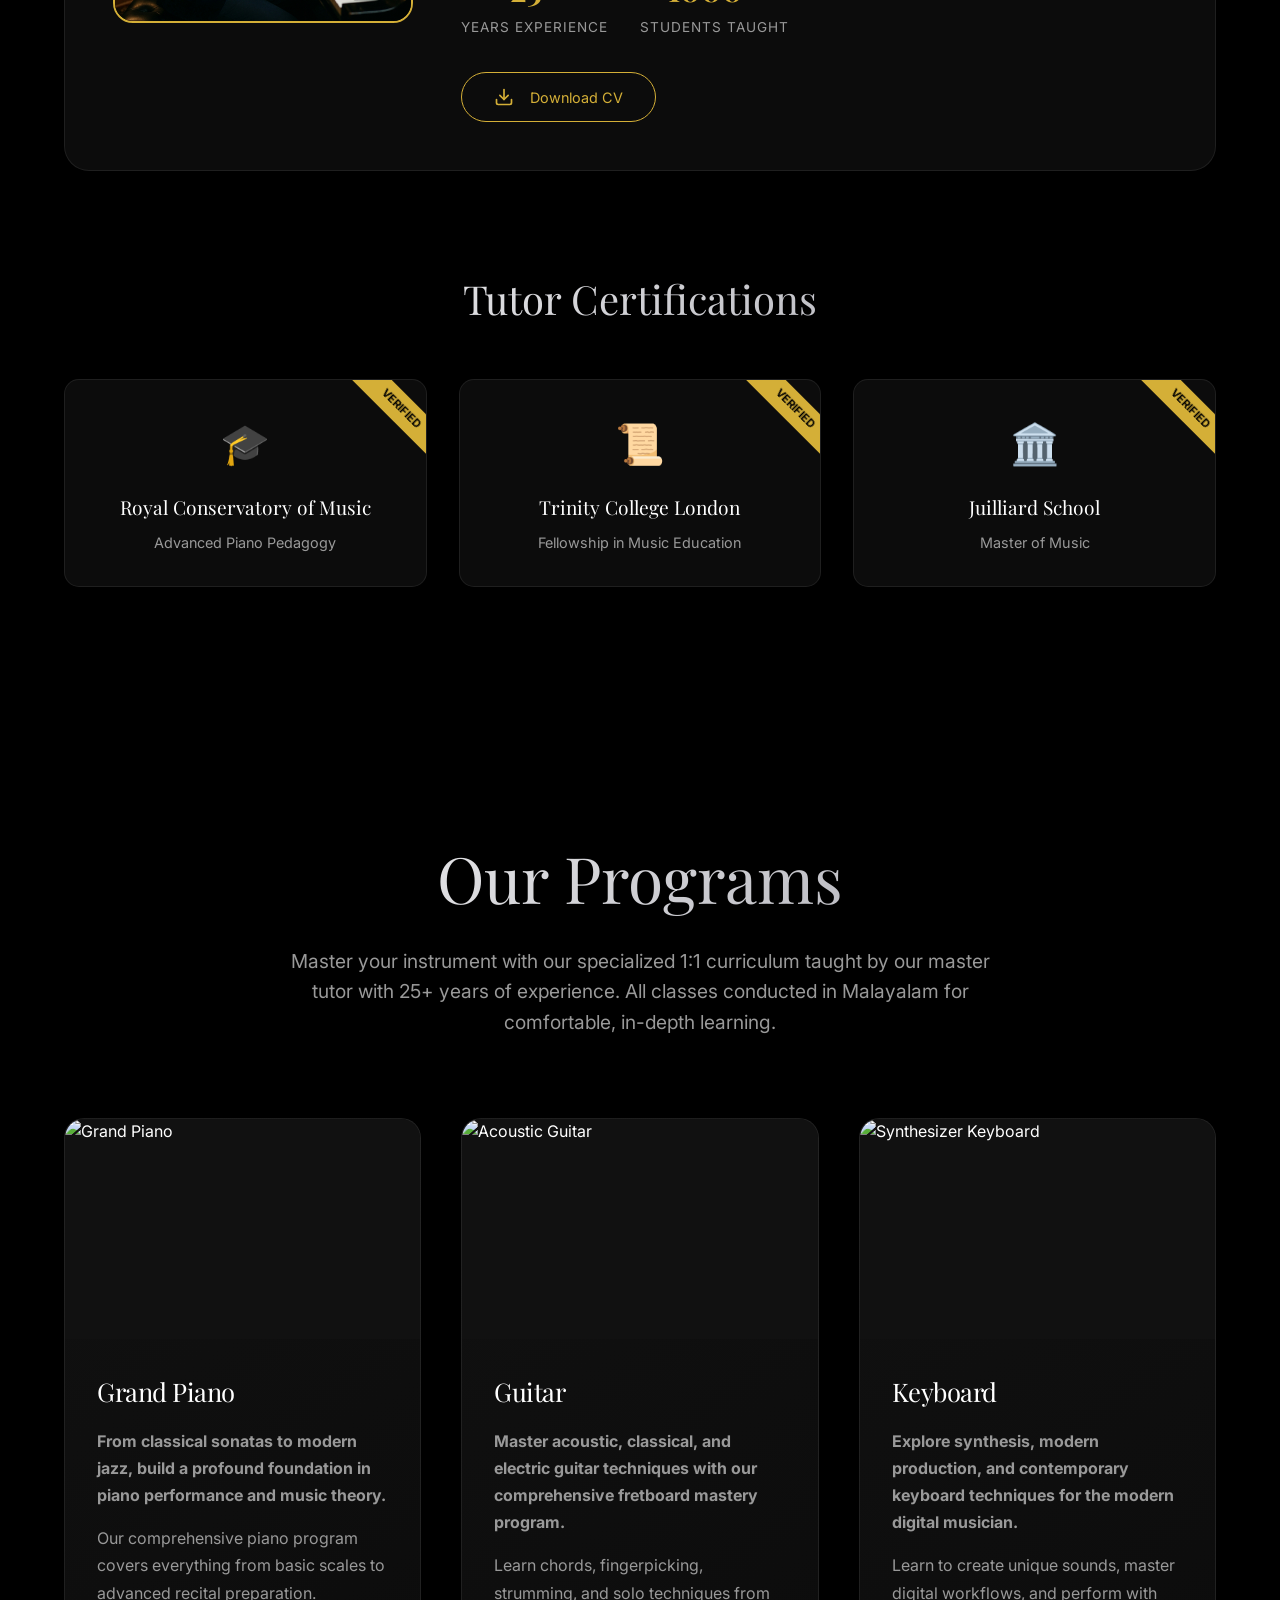
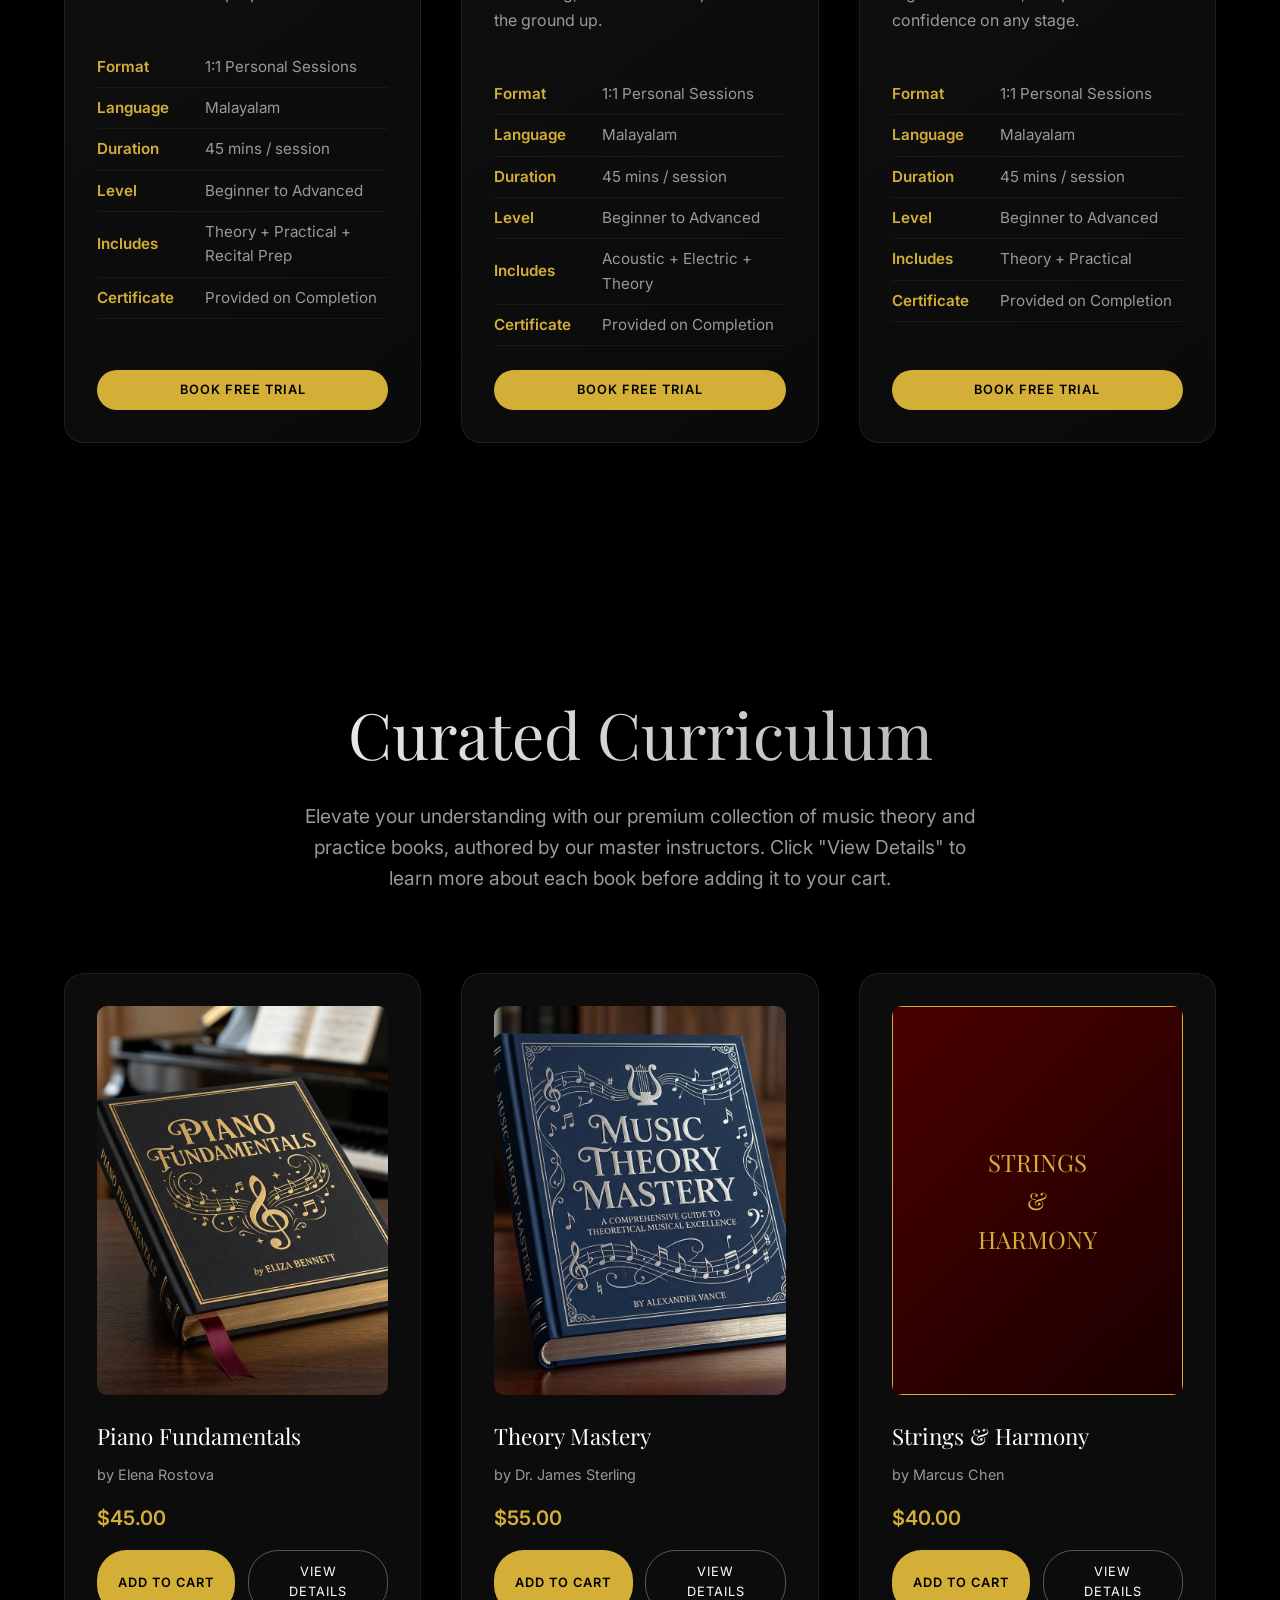
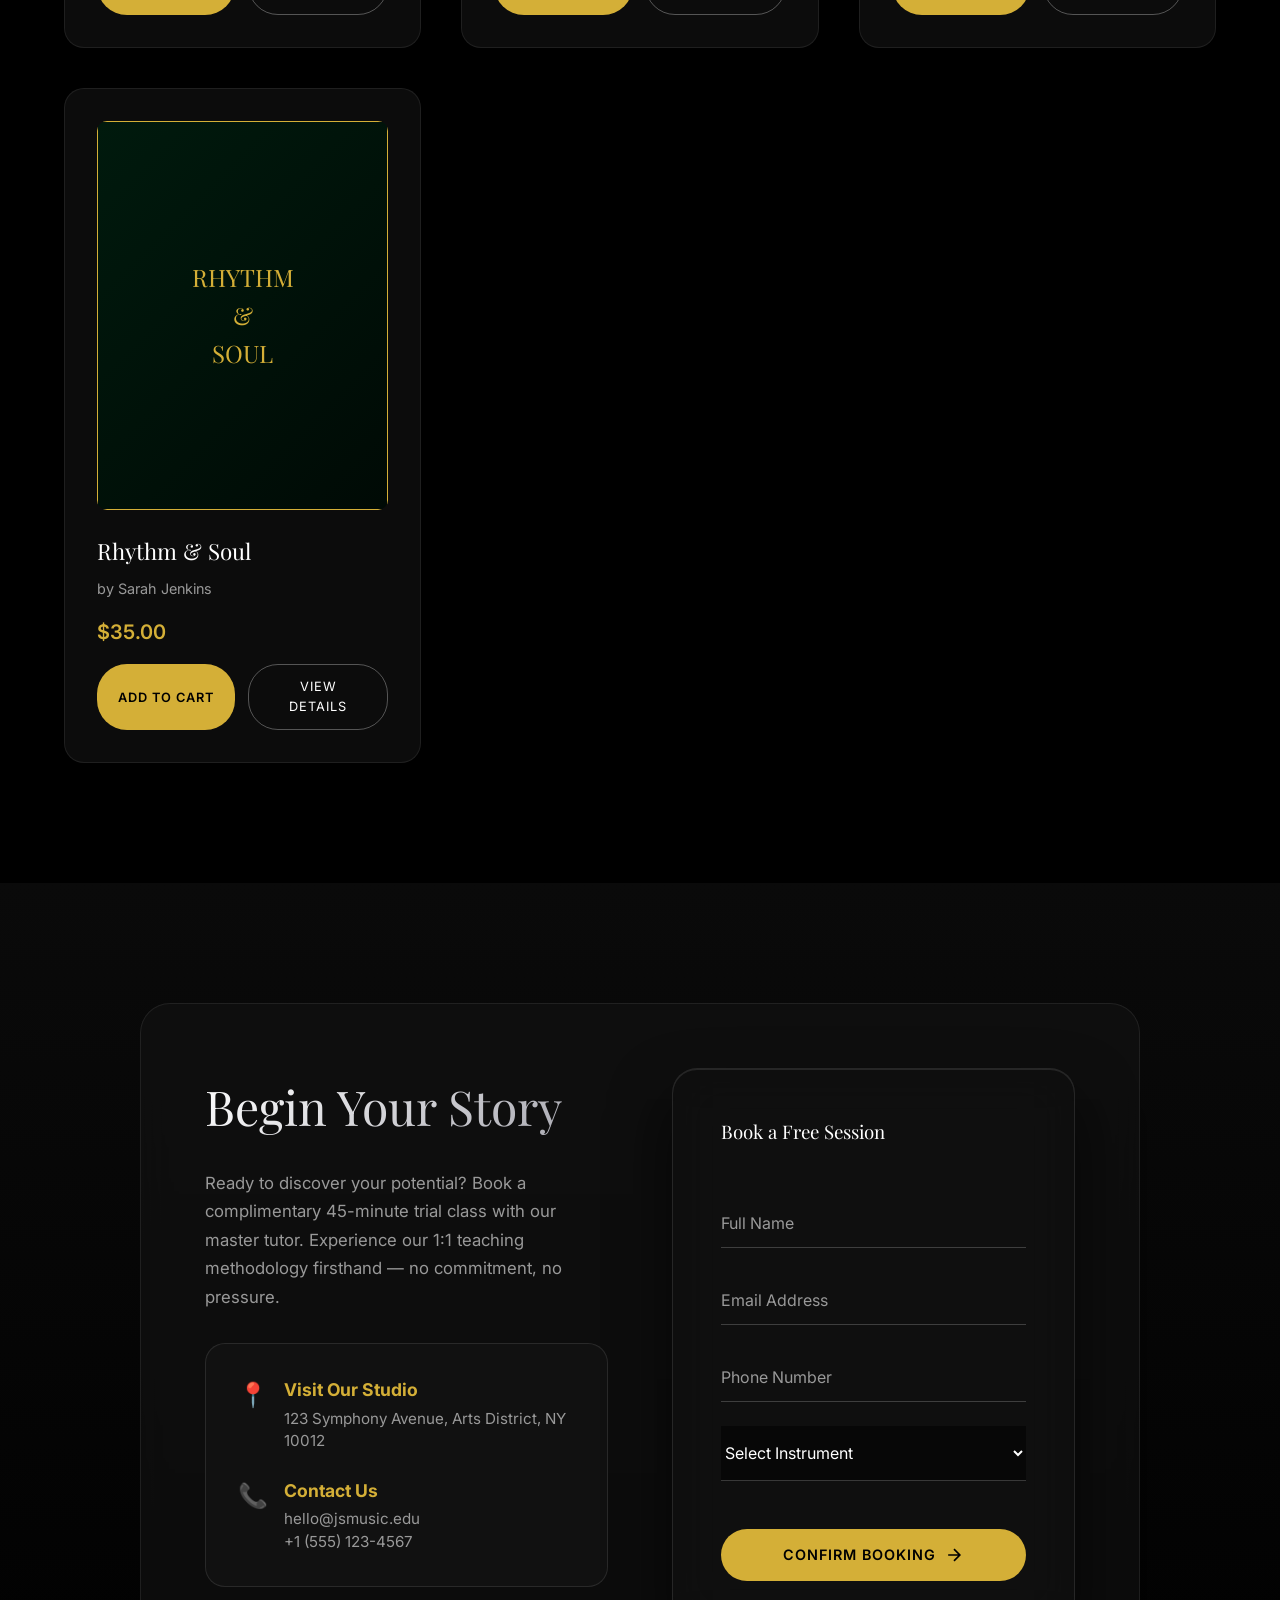
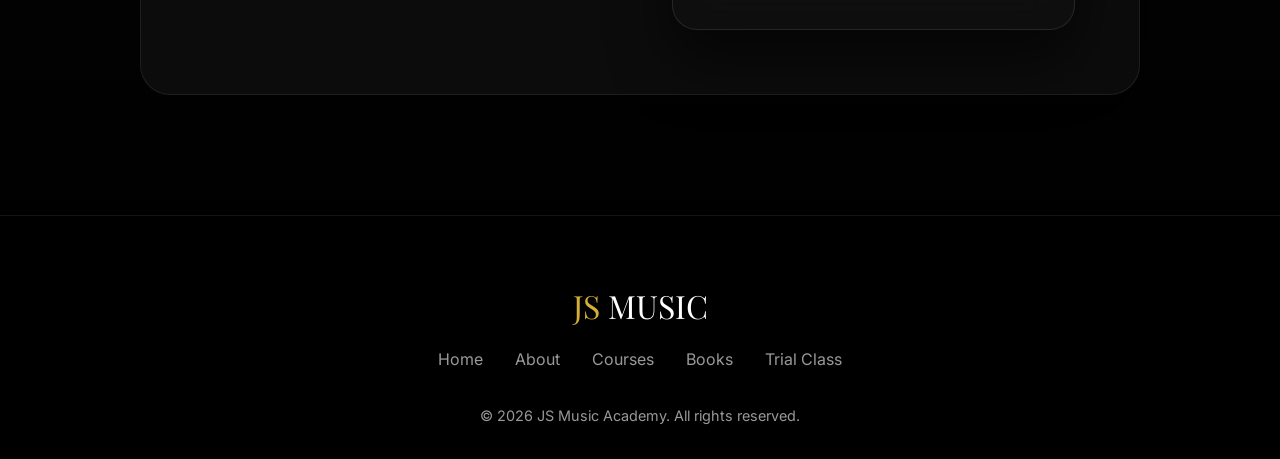
==== commit 34267fd7: "Premium dark theme redesign, new book details pages, perfect alignment fixes, and GSAP bug removals" ====
--- a/index.html
+++ b/index.html
@@ -1,22 +1,27 @@
 <!DOCTYPE html>
 <html lang="en">
+
 <head>
     <meta charset="UTF-8">
     <meta name="viewport" content="width=device-width, initial-scale=1.0">
     <title>JS Music | Premium Music Academy</title>
-    <meta name="description" content="Master your musical journey at JS Music. Premium music education, resources, and free trial classes available.">
-    
+    <meta name="description"
+        content="Master your musical journey at JS Music. Premium piano, guitar, and keyboard education with 25+ years of teaching excellence. Free trial classes available.">
+
     <!-- Google Fonts -->
     <link rel="preconnect" href="https://fonts.googleapis.com">
     <link rel="preconnect" href="https://fonts.gstatic.com" crossorigin>
-    <link href="https://fonts.googleapis.com/css2?family=Inter:wght@300;400;600&family=Playfair+Display:ital,wght@0,400;0,700;1,400&display=swap" rel="stylesheet">
-    
+    <link
+        href="https://fonts.googleapis.com/css2?family=Inter:wght@300;400;600;700&family=Playfair+Display:ital,wght@0,400;0,700;1,400&display=swap"
+        rel="stylesheet">
+
     <link rel="stylesheet" href="styles.css">
-    
+
     <!-- GSAP for Animations -->
     <script src="https://cdnjs.cloudflare.com/ajax/libs/gsap/3.12.2/gsap.min.js"></script>
     <script src="https://cdnjs.cloudflare.com/ajax/libs/gsap/3.12.2/ScrollTrigger.min.js"></script>
 </head>
+
 <body>
 
     <!-- Navigation -->
@@ -24,13 +29,20 @@
         <a href="#" class="logo">
             <span class="text-gold">JS</span> MUSIC
         </a>
-        <ul class="nav-links">
+        <ul class="nav-links" id="nav-links">
+            <li><a href="#home">Home</a></li>
             <li><a href="#about">About</a></li>
             <li><a href="#courses">Courses</a></li>
             <li><a href="#books">Books</a></li>
             <li><a href="#contact">Trial Class</a></li>
-            <li><a href="#" id="cart-nav-btn" class="text-gold" style="font-weight: 600;">Cart (<span id="cart-count">0</span>)</a></li>
+            <li class="cart-nav-item" id="cart-nav-item"><a href="#" id="cart-nav-btn" class="text-gold"
+                    style="font-weight: 600;">🛒 Cart (<span id="cart-count">0</span>)</a></li>
         </ul>
+        <button class="hamburger" id="hamburger" aria-label="Toggle Menu">
+            <span></span>
+            <span></span>
+            <span></span>
+        </button>
     </nav>
 
     <!-- Hero Section -->
@@ -39,13 +51,14 @@
             <div id="hero-piano" class="hero-piano"></div>
             <div class="hero-overlay"></div>
         </div>
-        
+
         <div class="hero-content">
             <h1 class="reveal-text">Master Your <br><span class="text-gradient">Musical Journey</span></h1>
-            <p class="reveal-text">Experience premium music education tailored to your rhythm and soul.</p>
+            <p class="reveal-text">Experience premium music education tailored to your rhythm and soul. Piano, Guitar &
+                Keyboard classes with 25+ years of teaching excellence.</p>
             <div class="btn-group">
                 <a href="#contact" class="btn btn-primary">Book Free Trial</a>
-                <a href="#books" class="btn btn-outline">Explore Books</a>
+                <a href="#courses" class="btn btn-outline">Explore Courses</a>
             </div>
         </div>
     </section>
@@ -55,8 +68,25 @@
         <div class="about-container">
             <div class="about-text">
                 <h2 class="text-gradient">Discover the Art of Sound</h2>
-                <p>At JS Music, we believe that everyone has a unique melody waiting to be discovered. Our world-class instructors guide you through a journey of musical excellence, whether you are touching the keys for the first time or perfecting a symphony.</p>
-                <p>We combine traditional classical foundations with modern, dynamic teaching methodologies. Our state-of-the-art studios provide the perfect environment for your talent to flourish.</p>
+                <p>At JS Music, we believe that every individual carries a unique musical voice waiting to be unlocked.
+                    Founded with a passion for nurturing talent, our academy has been a cornerstone of musical
+                    excellence for over two decades.</p>
+                <p>Our <strong style="color:#fff;">Piano program</strong> takes students on a transformative journey —
+                    from understanding the fundamentals of finger placement, posture, and reading sheet music, to
+                    mastering complex classical compositions by Beethoven, Chopin, and Debussy. Whether you dream of
+                    performing at recitals or simply playing your favourite melodies, our structured curriculum adapts
+                    to your pace and aspirations.</p>
+                <p>For aspiring <strong style="color:#fff;">Guitar enthusiasts</strong>, we offer a comprehensive
+                    program that covers acoustic, classical, and electric guitar. Students learn chord progressions,
+                    fingerpicking patterns, strumming techniques, scales, and music theory — all while building the
+                    confidence to perform solo or in an ensemble.</p>
+                <p>Our <strong style="color:#fff;">Keyboard &amp; Synthesizer program</strong> bridges the gap between
+                    classical training and modern music production. Students explore sound synthesis, digital
+                    composition, and contemporary performance techniques that prepare them for the evolving landscape of
+                    music.</p>
+                <p>We combine time-honoured classical foundations with modern, dynamic teaching methodologies. Our
+                    state-of-the-art studio provides the perfect environment for your talent to flourish — equipped with
+                    grand pianos, professional-grade keyboards, acoustic treatment, and recording capabilities.</p>
             </div>
             <div class="about-image-wrapper">
                 <img src="instructor1_1779691781541.png" alt="Professional Piano Instructor" class="about-image">
@@ -64,8 +94,78 @@
             </div>
         </div>
 
-        <div class="certificates-container" style="margin-top: 8rem;">
-            <h3 class="text-gradient" style="text-align:center; font-size: 2.5rem; margin-bottom: 3rem;">Tutor Certifications</h3>
+        <!-- About Features -->
+        <div class="about-features">
+            <div class="about-feature">
+                <div class="about-feature-icon">🎵</div>
+                <h4>Personalised Curriculum</h4>
+                <p>Tailored lesson plans designed around your goals, skill level, and musical preferences.</p>
+            </div>
+            <div class="about-feature">
+                <div class="about-feature-icon">🏆</div>
+                <h4>Performance Opportunities</h4>
+                <p>Regular recitals, competitions, and concerts to showcase your progress and build confidence.</p>
+            </div>
+            <div class="about-feature">
+                <div class="about-feature-icon">📖</div>
+                <h4>Theory & Practical</h4>
+                <p>Balanced approach to music theory and hands-on practice ensures a deep, complete understanding.</p>
+            </div>
+            <div class="about-feature">
+                <div class="about-feature-icon">🎤</div>
+                <h4>Recording Studio</h4>
+                <p>Access to professional recording equipment so students can capture and share their musical journey.
+                </p>
+            </div>
+        </div>
+
+        <!-- Tutor Profile -->
+        <div class="tutor-section">
+            <h3 class="text-gradient"
+                style="text-align:center; font-size: clamp(1.8rem, 4vw, 2.5rem); margin-bottom: 3rem;">Meet Our Master
+                Tutor</h3>
+            <div class="tutor-profile">
+                <div class="tutor-image-wrapper">
+                    <img src="instructor1_1779691781541.png" alt="Master Tutor - JS Music">
+                </div>
+                <div class="tutor-details">
+                    <h3>Satheesh CC</h3>
+                    <span class="tutor-title">Founder & Principal Instructor</span>
+                    <p>Satheesh CC is a classically trained musician and passionate educator with over <strong
+                            style="color: var(--accent);">25 years of experience</strong> in teaching piano, keyboard,
+                        and guitar. Having trained under master musicians and performed across numerous stages, Satheesh
+                        founded JS Music with a singular vision: to make world-class music education accessible and
+                        deeply personal.</p>
+                    <p>His teaching philosophy centres around patience, creativity, and fostering a lifelong love for
+                        music. Each student receives individualised attention, ensuring they not only learn technique
+                        but also develop their own unique musical identity.</p>
+                    <div class="tutor-stats">
+                        <div class="tutor-stat">
+                            <span class="stat-number">25+</span>
+                            <span class="stat-label">Years Experience</span>
+                        </div>
+                        <div class="tutor-stat">
+                            <span class="stat-number">1000+</span>
+                            <span class="stat-label">Students Taught</span>
+                        </div>
+
+                    </div>
+                    <a href="#" class="btn-download" id="download-cv-btn">
+                        <svg width="20" height="20" viewBox="0 0 24 24" fill="none" stroke="currentColor"
+                            stroke-width="2" stroke-linecap="round" stroke-linejoin="round" style="margin-right: 8px;">
+                            <path d="M21 15v4a2 2 0 0 1-2 2H5a2 2 0 0 1-2-2v-4"></path>
+                            <polyline points="7 10 12 15 17 10"></polyline>
+                            <line x1="12" y1="15" x2="12" y2="3"></line>
+                        </svg>
+                        Download CV
+                    </a>
+                </div>
+            </div>
+        </div>
+
+        <!-- Certificates -->
+        <div class="certificates-container">
+            <h3 class="text-gradient">Tutor Certifications</h3>
             <div class="certificates-grid">
                 <div class="cert-card">
                     <div class="cert-icon">🎓</div>
@@ -90,32 +190,85 @@
     </section>
 
     <!-- Courses Section -->
-    <section class="section courses-section" id="courses" style="background-color: #080808;">
+    <section class="section courses-section" id="courses">
         <div class="section-header">
             <h2 class="text-gradient">Our Programs</h2>
-            <p>Master your instrument with our specialized curriculum taught by world-class professionals.</p>
+            <p>Master your instrument with our specialized 1:1 curriculum taught by our master tutor with 25+ years of
+                experience. All classes conducted in Malayalam for comfortable, in-depth learning.</p>
         </div>
         <div class="courses-grid">
+            <!-- Grand Piano -->
             <div class="course-card">
                 <div class="course-image-wrapper">
-                    <img src="https://images.unsplash.com/photo-1520523839897-bd0b52f945a0?q=80&w=600&auto=format&fit=crop" alt="Grand Piano" class="course-image">
-                </div>
-                <h3>Grand Piano</h3>
-                <p>From classical sonatas to modern jazz, build a profound foundation in piano performance and music theory.</p>
-            </div>
+                    <img src="https://images.unsplash.com/photo-1520523839897-bd0b52f945a0?q=80&w=600&auto=format&fit=crop"
+                        alt="Grand Piano" class="course-image">
+                </div>
+                <div class="course-content">
+                    <h3>Grand Piano</h3>
+                    <p><strong>From classical sonatas to modern jazz, build a profound foundation in piano performance
+                            and music theory.</strong></p>
+                    <p>Our comprehensive piano program covers everything from basic scales to advanced recital
+                        preparation.</p>
+                    <ul class="course-details-list">
+                        <li><span class="detail-label">Format</span> 1:1 Personal Sessions</li>
+                        <li><span class="detail-label">Language</span> Malayalam</li>
+                        <li><span class="detail-label">Duration</span> 45 mins / session</li>
+                        <li><span class="detail-label">Level</span> Beginner to Advanced</li>
+                        <li><span class="detail-label">Includes</span> Theory + Practical + Recital Prep</li>
+                        <li><span class="detail-label">Certificate</span> Provided on Completion</li>
+                    </ul>
+                    <a href="#contact" class="btn btn-primary btn-sm course-book-btn" data-instrument="Piano">Book Free
+                        Trial</a>
+                </div>
+            </div>
+
+            <!-- Guitar -->
             <div class="course-card">
                 <div class="course-image-wrapper">
-                    <img src="https://images.unsplash.com/photo-1510915361894-db8b60106cb1?q=80&w=600&auto=format&fit=crop" alt="Acoustic Guitar" class="course-image">
-                </div>
-                <h3>Guitar</h3>
-                <p>Master acoustic, classical, and electric guitar techniques with our comprehensive fretboard mastery program.</p>
-            </div>
+                    <img src="https://images.unsplash.com/photo-1510915361894-db8b60106cb1?q=80&w=600&auto=format&fit=crop"
+                        alt="Acoustic Guitar" class="course-image">
+                </div>
+                <div class="course-content">
+                    <h3>Guitar</h3>
+                    <p><strong>Master acoustic, classical, and electric guitar techniques with our comprehensive
+                            fretboard mastery program.</strong></p>
+                    <p>Learn chords, fingerpicking, strumming, and solo techniques from the ground up.</p>
+                    <ul class="course-details-list">
+                        <li><span class="detail-label">Format</span> 1:1 Personal Sessions</li>
+                        <li><span class="detail-label">Language</span> Malayalam</li>
+                        <li><span class="detail-label">Duration</span> 45 mins / session</li>
+                        <li><span class="detail-label">Level</span> Beginner to Advanced</li>
+                        <li><span class="detail-label">Includes</span> Acoustic + Electric + Theory</li>
+                        <li><span class="detail-label">Certificate</span> Provided on Completion</li>
+                    </ul>
+                    <a href="#contact" class="btn btn-primary btn-sm course-book-btn" data-instrument="Guitar">Book Free
+                        Trial</a>
+                </div>
+            </div>
+
+            <!-- Keyboard & Synth -->
             <div class="course-card">
                 <div class="course-image-wrapper">
-                    <img src="https://images.unsplash.com/photo-1598514982205-f36b96d1e8d4?q=80&w=600&auto=format&fit=crop" alt="Synthesizer Keyboard" class="course-image">
-                </div>
-                <h3>Keyboard & Synth</h3>
-                <p>Explore synthesis, modern production, and contemporary keyboard techniques for the modern digital musician.</p>
+                    <img src="https://images.unsplash.com/photo-1598514982205-f36b96d1e8d4?q=80&w=600&auto=format&fit=crop"
+                        alt="Synthesizer Keyboard" class="course-image">
+                </div>
+                <div class="course-content">
+                    <h3>Keyboard</h3>
+                    <p><strong>Explore synthesis, modern production, and contemporary keyboard techniques for the modern
+                            digital musician.</strong></p>
+                    <p>Learn to create unique sounds, master digital workflows, and perform with confidence on any
+                        stage.</p>
+                    <ul class="course-details-list">
+                        <li><span class="detail-label">Format</span> 1:1 Personal Sessions</li>
+                        <li><span class="detail-label">Language</span> Malayalam</li>
+                        <li><span class="detail-label">Duration</span> 45 mins / session</li>
+                        <li><span class="detail-label">Level</span> Beginner to Advanced</li>
+                        <li><span class="detail-label">Includes</span> Theory + Practical </li>
+                        <li><span class="detail-label">Certificate</span> Provided on Completion</li>
+                    </ul>
+                    <a href="#contact" class="btn btn-primary btn-sm course-book-btn" data-instrument="Keyboard">Book
+                        Free Trial</a>
+                </div>
             </div>
         </div>
     </section>
@@ -124,12 +277,14 @@
     <section class="section books-section" id="books">
         <div class="section-header">
             <h2 class="text-gradient">Curated Curriculum</h2>
-            <p>Elevate your understanding with our premium collection of music theory and practice books, authored by our master instructors.</p>
+            <p>Elevate your understanding with our premium collection of music theory and practice books, authored by
+                our master instructors. Click "View Details" to learn more about each book before adding it to your
+                cart.</p>
         </div>
 
         <div class="books-grid">
             <!-- Book 1 -->
-            <div class="book-card">
+            <div class="book-card" data-book-id="1">
                 <div class="book-image-container">
                     <img src="book_cover1_1779692282630.png" alt="Piano Fundamentals Book" class="book-image">
                 </div>
@@ -138,13 +293,14 @@
                     <span class="book-author">by Elena Rostova</span>
                     <div class="book-price">$45.00</div>
                     <div class="book-actions">
-                        <button class="btn btn-primary add-to-cart">Add to Cart</button>
+                        <button class="btn btn-primary btn-sm add-to-cart">Add to Cart</button>
+                        <a href="book-details.html?id=1" class="btn btn-outline btn-sm">View Details</a>
                     </div>
                 </div>
             </div>
 
             <!-- Book 2 -->
-            <div class="book-card">
+            <div class="book-card" data-book-id="2">
                 <div class="book-image-container">
                     <img src="book_cover2_1779692402401.png" alt="Music Theory Mastery Book" class="book-image">
                 </div>
@@ -153,17 +309,20 @@
                     <span class="book-author">by Dr. James Sterling</span>
                     <div class="book-price">$55.00</div>
                     <div class="book-actions">
-                        <button class="btn btn-primary add-to-cart">Add to Cart</button>
+                        <button class="btn btn-primary btn-sm add-to-cart">Add to Cart</button>
+                        <a href="book-details.html?id=2" class="btn btn-outline btn-sm">View Details</a>
                     </div>
                 </div>
             </div>
 
             <!-- Book 3 -->
-            <div class="book-card">
+            <div class="book-card" data-book-id="3">
                 <div class="book-image-container">
-                    <!-- Since book 3 image failed to generate, using CSS gradient placeholder to maintain premium feel -->
-                    <div style="width: 100%; height: 100%; background: linear-gradient(135deg, #4a0000, #1a0000); display: flex; align-items: center; justify-content: center; text-align: center; padding: 20px; border: 1px solid #d4af37;">
-                        <h4 style="color: #d4af37; font-family: 'Playfair Display'; font-size: 1.5rem; text-transform: uppercase;">Strings<br>&<br>Harmony</h4>
+                    <div
+                        style="width: 100%; height: 100%; background: linear-gradient(135deg, #4a0000, #1a0000); display: flex; align-items: center; justify-content: center; text-align: center; padding: 20px; border: 1px solid #d4af37;">
+                        <h4
+                            style="color: #d4af37; font-family: 'Playfair Display'; font-size: 1.5rem; text-transform: uppercase;">
+                            Strings<br>&amp;<br>Harmony</h4>
                     </div>
                 </div>
                 <div class="book-info">
@@ -171,16 +330,20 @@
                     <span class="book-author">by Marcus Chen</span>
                     <div class="book-price">$40.00</div>
                     <div class="book-actions">
-                        <button class="btn btn-primary add-to-cart">Add to Cart</button>
-                    </div>
-                </div>
-            </div>
-            
+                        <button class="btn btn-primary btn-sm add-to-cart">Add to Cart</button>
+                        <a href="book-details.html?id=3" class="btn btn-outline btn-sm">View Details</a>
+                    </div>
+                </div>
+            </div>
+
             <!-- Book 4 -->
-            <div class="book-card">
+            <div class="book-card" data-book-id="4">
                 <div class="book-image-container">
-                    <div style="width: 100%; height: 100%; background: linear-gradient(135deg, #001a0d, #000a05); display: flex; align-items: center; justify-content: center; text-align: center; padding: 20px; border: 1px solid #d4af37;">
-                        <h4 style="color: #d4af37; font-family: 'Playfair Display'; font-size: 1.5rem; text-transform: uppercase;">Rhythm<br>&<br>Soul</h4>
+                    <div
+                        style="width: 100%; height: 100%; background: linear-gradient(135deg, #001a0d, #000a05); display: flex; align-items: center; justify-content: center; text-align: center; padding: 20px; border: 1px solid #d4af37;">
+                        <h4
+                            style="color: #d4af37; font-family: 'Playfair Display'; font-size: 1.5rem; text-transform: uppercase;">
+                            Rhythm<br>&amp;<br>Soul</h4>
                     </div>
                 </div>
                 <div class="book-info">
@@ -188,7 +351,8 @@
                     <span class="book-author">by Sarah Jenkins</span>
                     <div class="book-price">$35.00</div>
                     <div class="book-actions">
-                        <button class="btn btn-primary add-to-cart">Add to Cart</button>
+                        <button class="btn btn-primary btn-sm add-to-cart">Add to Cart</button>
+                        <a href="book-details.html?id=4" class="btn btn-outline btn-sm">View Details</a>
                     </div>
                 </div>
             </div>
@@ -200,39 +364,66 @@
         <div class="trial-container">
             <div class="trial-info">
                 <h2 class="text-gradient">Begin Your Story</h2>
-                <p>Ready to discover your potential? Book a complimentary 45-minute trial class with one of our expert instructors. No commitment required.</p>
-                <div style="margin-top: 3rem;">
-                    <p style="color: var(--accent); margin-bottom: 0.5rem; font-weight: 600;">Visit Our Studio</p>
-                    <p>123 Symphony Avenue<br>Arts District, NY 10012</p>
-                    <br>
-                    <p style="color: var(--accent); margin-bottom: 0.5rem; font-weight: 600;">Contact</p>
-                    <p>hello@jsmusic.edu<br>+1 (555) 123-4567</p>
-                </div>
-            </div>
-            
+                <p>Ready to discover your potential? Book a complimentary 45-minute trial class with our master tutor.
+                    Experience our 1:1 teaching methodology firsthand — no commitment, no pressure.</p>
+                <div class="studio-info-card">
+                    <div class="info-item">
+                        <span class="icon">📍</span>
+                        <div>
+                            <strong>Visit Our Studio</strong>
+                            <p>123 Symphony Avenue, Arts District, NY 10012</p>
+                        </div>
+                    </div>
+                    <div class="info-item">
+                        <span class="icon">📞</span>
+                        <div>
+                            <strong>Contact Us</strong>
+                            <p>hello@jsmusic.edu <br> +1 (555) 123-4567</p>
+                        </div>
+                    </div>
+                </div>
+            </div>
+
             <iframe name="hidden_iframe" id="hidden_iframe" style="display:none;"></iframe>
-            <form class="contact-form" id="trial-form" action="https://docs.google.com/forms/d/e/1FAIpQLSfbjrbUgpOl2P_plfUFCYYSudVrtXFjuULYB85UL8J6a5YUUQ/formResponse" method="POST" target="hidden_iframe">
-                <div class="form-group">
-                    <input type="text" id="name" name="entry.2005620554" class="form-input" placeholder="Name" required>
-                    <label for="name" class="form-label">Full Name</label>
-                </div>
-                <div class="form-group">
-                    <input type="email" id="email" name="entry.1045781291" class="form-input" placeholder="Email" required>
-                    <label for="email" class="form-label">Email Address</label>
-                </div>
-                <div class="form-group">
-                    <input type="tel" id="phone" class="form-input" placeholder="Phone">
-                    <label for="phone" class="form-label">Phone Number</label>
-                </div>
-                <div class="form-group">
-                    <input type="text" id="instrument" class="form-input" placeholder="Instrument" required>
-                    <label for="instrument" class="form-label">Instrument of Interest</label>
-                </div>
-                <!-- Hidden field to combine phone and instrument into the Google Form 'Message' field -->
-                <input type="hidden" name="entry.1065046570" id="hidden-message-field">
-                
-                <button type="submit" class="btn btn-primary" id="trial-submit-btn" style="margin-top: 1rem;">Book Free Trial</button>
-            </form>
+            <div class="form-wrapper">
+                <form class="contact-form glass-form" id="trial-form"
+                    action="https://docs.google.com/forms/d/e/1FAIpQLSfbjrbUgpOl2P_plfUFCYYSudVrtXFjuULYB85UL8J6a5YUUQ/formResponse"
+                    method="POST" target="hidden_iframe">
+                    <h3 style="margin-bottom: 1.5rem; color: #fff;">Book a Free Session</h3>
+                    <div class="form-group">
+                        <input type="text" id="name" name="entry.2005620554" class="form-input" placeholder="Name"
+                            required>
+                        <label for="name" class="form-label">Full Name</label>
+                    </div>
+                    <div class="form-group">
+                        <input type="email" id="email" name="entry.1045781291" class="form-input" placeholder="Email"
+                            required>
+                        <label for="email" class="form-label">Email Address</label>
+                    </div>
+                    <div class="form-group">
+                        <input type="tel" id="phone" class="form-input" placeholder="Phone">
+                        <label for="phone" class="form-label">Phone Number</label>
+                    </div>
+                    <div class="form-group">
+                        <select id="instrument" class="form-input" required
+                            style="background: rgba(0,0,0,0.5); color: #fff; cursor: pointer;">
+                            <option value="" disabled selected hidden>Select Instrument</option>
+                            <option value="Piano">Grand Piano</option>
+                            <option value="Guitar">Guitar</option>
+                            <option value="Keyboard">Keyboard & Synth</option>
+                        </select>
+                    </div>
+                    <input type="hidden" name="entry.1065046570" id="hidden-message-field">
+
+                    <button type="submit" class="btn btn-primary submit-btn" id="trial-submit-btn">
+                        <span>Confirm Booking</span>
+                        <svg width="20" height="20" viewBox="0 0 24 24" fill="none" stroke="currentColor"
+                            stroke-width="2">
+                            <path d="M5 12h14M12 5l7 7-7 7" />
+                        </svg>
+                    </button>
+                </form>
+            </div>
         </div>
     </section>
 
@@ -244,8 +435,9 @@
         <div class="footer-links">
             <a href="#home">Home</a>
             <a href="#about">About</a>
+            <a href="#courses">Courses</a>
             <a href="#books">Books</a>
-            <a href="#contact">Trial</a>
+            <a href="#contact">Trial Class</a>
         </div>
         <p class="copyright">&copy; 2026 JS Music Academy. All rights reserved.</p>
     </footer>
@@ -256,30 +448,41 @@
         <div class="cart-content">
             <button class="close-cart" id="close-cart">&times;</button>
             <h2 class="text-gradient" style="margin-bottom: 2rem;">Your Cart</h2>
-            
+
             <div class="cart-items" id="cart-items">
                 <p class="empty-cart">Your cart is empty.</p>
             </div>
-            
+
             <div class="cart-summary" id="cart-summary" style="display: none;">
-                <div class="cart-total" style="font-size: 1.5rem; font-weight: bold; margin: 1.5rem 0; border-top: 1px solid rgba(255,255,255,0.1); padding-top: 1rem;">
+                <div class="cart-total"
+                    style="font-size: 1.5rem; font-weight: bold; margin: 1.5rem 0; border-top: 1px solid rgba(255,255,255,0.1); padding-top: 1rem;">
                     Total: <span class="text-gold">$<span id="cart-total-amount">0.00</span></span>
                 </div>
-                
+
                 <h3 style="margin-bottom:1rem; font-family: var(--font-main);">Secure Checkout</h3>
                 <form class="checkout-form" id="checkout-form">
-                    <input type="text" class="form-input" placeholder="Cardholder Name" required style="margin-bottom: 1rem;">
-                    <input type="text" class="form-input" placeholder="Card Number (Dummy 16 digits)" required pattern="\d{16}" title="Please enter 16 digits" style="margin-bottom: 1rem;">
+                    <input type="text" class="form-input" placeholder="Cardholder Name" required
+                        style="margin-bottom: 1rem;">
+                    <input type="text" class="form-input" placeholder="Card Number (Dummy 16 digits)" required
+                        pattern="\d{16}" title="Please enter 16 digits" style="margin-bottom: 1rem;">
                     <div style="display:flex; gap:1rem; margin-bottom: 1rem;">
-                        <input type="text" class="form-input" placeholder="MM/YY" required pattern="\d\d/\d\d" title="MM/YY">
+                        <input type="text" class="form-input" placeholder="MM/YY" required pattern="\d\d/\d\d"
+                            title="MM/YY">
                         <input type="text" class="form-input" placeholder="CVC" required pattern="\d{3,4}">
                     </div>
-                    <button type="submit" class="btn btn-primary" style="width:100%; text-align:center;">Pay Now</button>
+                    <button type="submit" class="btn btn-primary" style="width:100%; text-align:center;">Pay
+                        Now</button>
                 </form>
             </div>
         </div>
     </div>
 
     <script src="script.js"></script>
+
+    <!-- Custom Toast Container -->
+    <div id="toast-container"
+        style="position: fixed; bottom: 2rem; right: 2rem; z-index: 9999; display: flex; flex-direction: column; gap: 1rem;">
+    </div>
 </body>
-</html>
+
+</html>
--- a/styles.css
+++ b/styles.css
@@ -1,11 +1,11 @@
 :root {
-    --bg-color: #050505;
+    --bg-color: #000000;
     --text-primary: #ffffff;
-    --text-secondary: #a1a1aa;
-    --accent: #d4af37; /* Gold accent */
+    --text-secondary: #999999;
+    --accent: #d4af37;
     --accent-hover: #f3d05e;
-    --card-bg: rgba(25, 25, 25, 0.6);
-    --border-color: rgba(255, 255, 255, 0.1);
+    --card-bg: rgba(18, 18, 18, 0.7);
+    --border-color: rgba(255, 255, 255, 0.08);
     --font-main: 'Inter', sans-serif;
     --font-serif: 'Playfair Display', serif;
 }
@@ -14,6 +14,28 @@
     margin: 0;
     padding: 0;
     box-sizing: border-box;
+}
+
+html {
+    scroll-behavior: smooth;
+}
+
+/* ========== CUSTOM SCROLLBAR ========== */
+::-webkit-scrollbar {
+    width: 10px;
+}
+
+::-webkit-scrollbar-track {
+    background: var(--bg-color);
+}
+
+::-webkit-scrollbar-thumb {
+    background: #333;
+    border-radius: 5px;
+}
+
+::-webkit-scrollbar-thumb:hover {
+    background: var(--accent);
 }
 
 body {
@@ -25,7 +47,6 @@
     -webkit-font-smoothing: antialiased;
 }
 
-/* Typography */
 h1, h2, h3, h4, h5, h6 {
     font-family: var(--font-serif);
     font-weight: 400;
@@ -42,7 +63,7 @@
     color: var(--accent);
 }
 
-/* Navigation */
+/* ========== NAVIGATION ========== */
 nav {
     position: fixed;
     top: 0;
@@ -56,8 +77,8 @@
 }
 
 nav.scrolled {
-    background-color: rgba(5, 5, 5, 0.8);
-    backdrop-filter: blur(10px);
+    background-color: rgba(5, 5, 5, 0.85);
+    backdrop-filter: blur(15px);
     border-bottom: 1px solid var(--border-color);
 }
 
@@ -77,6 +98,7 @@
     display: flex;
     gap: 2rem;
     list-style: none;
+    align-items: center;
 }
 
 .nav-links a {
@@ -92,7 +114,47 @@
     color: #fff;
 }
 
-/* Buttons */
+/* Cart Nav - hidden by default, shown via JS */
+.cart-nav-item {
+    display: none;
+}
+
+.cart-nav-item.has-items {
+    display: block;
+}
+
+/* Hamburger Menu */
+.hamburger {
+    display: none;
+    flex-direction: column;
+    gap: 5px;
+    cursor: pointer;
+    z-index: 200;
+    background: none;
+    border: none;
+    padding: 5px;
+}
+
+.hamburger span {
+    width: 25px;
+    height: 2px;
+    background: #fff;
+    transition: all 0.3s ease;
+}
+
+.hamburger.active span:nth-child(1) {
+    transform: rotate(45deg) translateY(5px) translateX(5px);
+}
+
+.hamburger.active span:nth-child(2) {
+    opacity: 0;
+}
+
+.hamburger.active span:nth-child(3) {
+    transform: rotate(-45deg) translateY(-5px) translateX(5px);
+}
+
+/* ========== BUTTONS ========== */
 .btn {
     display: inline-block;
     padding: 1rem 2.5rem;
@@ -104,6 +166,7 @@
     transition: all 0.4s cubic-bezier(0.165, 0.84, 0.44, 1);
     cursor: pointer;
     border: none;
+    font-family: var(--font-main);
 }
 
 .btn-primary {
@@ -130,7 +193,12 @@
     color: #000;
 }
 
-/* Hero Section */
+.btn-sm {
+    padding: 0.6rem 1.5rem;
+    font-size: 0.8rem;
+}
+
+/* ========== HERO SECTION ========== */
 .hero {
     position: relative;
     height: 100vh;
@@ -250,7 +318,7 @@
 }
 
 .hero h1 {
-    font-size: clamp(3rem, 8vw, 6rem);
+    font-size: clamp(2.5rem, 8vw, 6rem);
     line-height: 1.1;
     margin-bottom: 1.5rem;
     opacity: 0;
@@ -258,7 +326,7 @@
 }
 
 .hero p {
-    font-size: clamp(1.2rem, 2vw, 1.5rem);
+    font-size: clamp(1rem, 2vw, 1.5rem);
     color: var(--text-secondary);
     margin-bottom: 2.5rem;
     opacity: 0;
@@ -271,14 +339,33 @@
     display: flex;
     gap: 1rem;
     justify-content: center;
-}
-
-/* About Section */
+    flex-wrap: wrap;
+}
+
+/* ========== SECTIONS ========== */
 .section {
-    padding: 150px 5%;
+    padding: 120px 5%;
     position: relative;
 }
 
+.section-header {
+    text-align: center;
+    margin-bottom: 5rem;
+}
+
+.section-header h2 {
+    font-size: clamp(2rem, 5vw, 4rem);
+    margin-bottom: 1rem;
+}
+
+.section-header p {
+    color: var(--text-secondary);
+    font-size: clamp(1rem, 1.5vw, 1.2rem);
+    max-width: 700px;
+    margin: 0 auto;
+}
+
+/* ========== ABOUT SECTION ========== */
 .about-container {
     max-width: 1200px;
     margin: 0 auto;
@@ -289,14 +376,15 @@
 }
 
 .about-text h2 {
-    font-size: clamp(2.5rem, 5vw, 4rem);
+    font-size: clamp(2rem, 5vw, 3.5rem);
     margin-bottom: 2rem;
 }
 
 .about-text p {
-    font-size: 1.2rem;
+    font-size: 1.1rem;
     color: var(--text-secondary);
     margin-bottom: 1.5rem;
+    line-height: 1.8;
 }
 
 .about-image-wrapper {
@@ -321,32 +409,318 @@
     background: linear-gradient(to top, rgba(0,0,0,0.8), transparent);
 }
 
-/* Books Section */
+/* About Features Grid */
+.about-features {
+    display: grid;
+    grid-template-columns: repeat(auto-fit, minmax(250px, 1fr));
+    gap: 2rem;
+    max-width: 1200px;
+    margin: 5rem auto 0;
+}
+
+.about-feature {
+    background: var(--card-bg);
+    border: 1px solid var(--border-color);
+    border-radius: 15px;
+    padding: 2rem;
+    text-align: center;
+    transition: transform 0.6s cubic-bezier(0.165, 0.84, 0.44, 1), border-color 0.4s ease;
+    display: flex;
+    flex-direction: column;
+}
+
+.about-feature:hover {
+    transform: translateY(-5px);
+    border-color: var(--accent);
+}
+
+.about-feature-icon {
+    font-size: 2.5rem;
+    margin-bottom: 1rem;
+}
+
+.about-feature h4 {
+    font-size: 1.2rem;
+    margin-bottom: 0.5rem;
+    color: var(--text-primary);
+}
+
+.about-feature p {
+    color: var(--text-secondary);
+    font-size: 0.95rem;
+    flex-grow: 1;
+}
+
+/* ========== TUTOR SECTION ========== */
+.tutor-section {
+    max-width: 1200px;
+    margin: 6rem auto 0;
+}
+
+.tutor-profile {
+    display: grid;
+    grid-template-columns: 300px 1fr;
+    gap: 3rem;
+    background: var(--card-bg);
+    border: 1px solid var(--border-color);
+    border-radius: 25px;
+    padding: 3rem;
+    align-items: center;
+}
+
+.tutor-image-wrapper {
+    width: 100%;
+    aspect-ratio: 1;
+    border-radius: 20px;
+    overflow: hidden;
+    border: 2px solid var(--accent);
+}
+
+.tutor-image-wrapper img {
+    width: 100%;
+    height: 100%;
+    object-fit: cover;
+}
+
+.tutor-details h3 {
+    font-size: 2rem;
+    margin-bottom: 0.5rem;
+    color: #fff;
+}
+
+.tutor-details .tutor-title {
+    color: var(--accent);
+    font-size: 1rem;
+    margin-bottom: 1.5rem;
+    display: block;
+}
+
+.tutor-details p {
+    color: var(--text-secondary);
+    margin-bottom: 1rem;
+    line-height: 1.7;
+    font-size: 1rem;
+}
+
+.tutor-stats {
+    display: flex;
+    gap: 2rem;
+    margin: 1.5rem 0;
+    flex-wrap: wrap;
+}
+
+.tutor-stat {
+    text-align: center;
+}
+
+.tutor-stat .stat-number {
+    font-size: 2rem;
+    color: var(--accent);
+    font-weight: 700;
+    font-family: var(--font-serif);
+    display: block;
+}
+
+.tutor-stat .stat-label {
+    color: var(--text-secondary);
+    font-size: 0.85rem;
+    text-transform: uppercase;
+    letter-spacing: 1px;
+}
+
+.btn-download {
+    display: inline-flex;
+    align-items: center;
+    gap: 0.5rem;
+    padding: 0.8rem 2rem;
+    border-radius: 30px;
+    background: transparent;
+    border: 1px solid var(--accent);
+    color: var(--accent);
+    font-size: 0.9rem;
+    text-decoration: none;
+    transition: all 0.3s ease;
+    margin-top: 0.5rem;
+    cursor: pointer;
+    font-family: var(--font-main);
+}
+
+.btn-download:hover {
+    background: var(--accent);
+    color: #000;
+}
+
+/* Certificates Grid */
+.certificates-container {
+    margin-top: 6rem;
+}
+
+.certificates-container > h3 {
+    text-align: center;
+    font-size: clamp(1.8rem, 4vw, 2.5rem);
+    margin-bottom: 3rem;
+}
+
+.certificates-grid {
+    display: grid;
+    grid-template-columns: repeat(auto-fit, minmax(250px, 1fr));
+    gap: 2rem;
+    max-width: 1200px;
+    margin: 0 auto;
+}
+
+.cert-card {
+    background: var(--card-bg);
+    border: 1px solid var(--border-color);
+    border-radius: 15px;
+    padding: 2rem;
+    text-align: center;
+    position: relative;
+    overflow: hidden;
+    transition: transform 0.6s cubic-bezier(0.165, 0.84, 0.44, 1), border-color 0.4s ease;
+    display: flex;
+    flex-direction: column;
+}
+
+.cert-card:hover {
+    transform: translateY(-5px);
+    border-color: var(--accent);
+}
+
+.cert-icon {
+    font-size: 2.5rem;
+    margin-bottom: 1rem;
+}
+
+.cert-card h4 {
+    color: var(--text-primary);
+    font-size: 1.2rem;
+    margin-bottom: 0.5rem;
+}
+
+.cert-card p {
+    color: var(--text-secondary);
+    font-size: 0.9rem;
+    flex-grow: 1;
+}
+
+.cert-ribbon {
+    position: absolute;
+    top: 15px;
+    right: -30px;
+    background: var(--accent);
+    color: #000;
+    font-weight: bold;
+    font-size: 0.7rem;
+    padding: 5px 30px;
+    transform: rotate(45deg);
+    text-transform: uppercase;
+}
+
+/* ========== COURSES SECTION ========== */
+.courses-section {
+    background-color: var(--bg-color);
+}
+
+.courses-grid {
+    display: grid;
+    grid-template-columns: repeat(auto-fit, minmax(300px, 1fr));
+    gap: 2.5rem;
+    max-width: 1200px;
+    margin: 0 auto;
+}
+
+.course-card {
+    background: linear-gradient(145deg, #111, #0a0a0a);
+    border: 1px solid var(--border-color);
+    border-radius: 20px;
+    overflow: hidden;
+    transition: all 0.6s cubic-bezier(0.165, 0.84, 0.44, 1);
+    display: flex;
+    flex-direction: column;
+}
+
+.course-card:hover {
+    border-color: rgba(212, 175, 55, 0.5);
+    box-shadow: 0 20px 50px rgba(0,0,0,0.6);
+    transform: translateY(-8px) scale(1.01);
+}
+
+.course-image-wrapper {
+    width: 100%;
+    height: 220px;
+    overflow: hidden;
+    background: #111;
+}
+
+.course-image {
+    width: 100%;
+    height: 100%;
+    object-fit: cover;
+    transition: transform 0.5s ease;
+}
+
+.course-card:hover .course-image {
+    transform: scale(1.05);
+}
+
+.course-content {
+    padding: 2rem;
+    display: flex;
+    flex-direction: column;
+    flex-grow: 1;
+}
+
+.course-card h3 {
+    font-size: 1.6rem;
+    margin-bottom: 1rem;
+    color: #fff;
+    letter-spacing: -0.5px;
+}
+
+.course-card p {
+    color: var(--text-secondary);
+    line-height: 1.7;
+    margin-bottom: 1rem;
+}
+
+.course-details-list {
+    list-style: none;
+    padding: 0;
+    margin: 1.5rem 0;
+}
+
+.course-details-list li {
+    color: var(--text-secondary);
+    padding: 0.5rem 0;
+    border-bottom: 1px solid rgba(255,255,255,0.05);
+    display: flex;
+    align-items: center;
+    gap: 0.5rem;
+    font-size: 0.95rem;
+}
+
+.course-details-list li .detail-label {
+    color: var(--accent);
+    font-weight: 600;
+    min-width: 100px;
+}
+
+.course-book-btn {
+    margin-top: auto;
+    width: 100%;
+    text-align: center;
+}
+
+/* ========== BOOKS SECTION ========== */
 .books-section {
-    background-color: #0a0a0a;
-}
-
-.section-header {
-    text-align: center;
-    margin-bottom: 5rem;
-}
-
-.section-header h2 {
-    font-size: clamp(2.5rem, 5vw, 4rem);
-    margin-bottom: 1rem;
-}
-
-.section-header p {
-    color: var(--text-secondary);
-    font-size: 1.2rem;
-    max-width: 600px;
-    margin: 0 auto;
+    background-color: var(--bg-color);
 }
 
 .books-grid {
     display: grid;
-    grid-template-columns: repeat(auto-fit, minmax(300px, 1fr));
-    gap: 3rem;
+    grid-template-columns: repeat(auto-fit, minmax(280px, 1fr));
+    gap: 2.5rem;
     max-width: 1400px;
     margin: 0 auto;
 }
@@ -395,7 +769,7 @@
 }
 
 .book-title {
-    font-size: 1.5rem;
+    font-size: 1.4rem;
     margin-bottom: 0.5rem;
 }
 
@@ -409,25 +783,78 @@
     font-size: 1.25rem;
     color: var(--accent);
     font-weight: 600;
-    margin-bottom: 1.5rem;
+    margin-bottom: 1rem;
     margin-top: auto;
 }
 
 .book-actions {
     display: flex;
-    gap: 1rem;
+    gap: 0.8rem;
+    flex-wrap: wrap;
 }
 
 .book-actions .btn {
-    padding: 0.8rem 1.5rem;
-    width: 100%;
+    padding: 0.7rem 1.2rem;
+    flex: 1;
     text-align: center;
-}
-
-/* Contact / Trial Section */
+    min-width: 120px;
+}
+
+/* Book Details Expandable */
+.book-details {
+    max-height: 0;
+    overflow: hidden;
+    transition: max-height 0.5s ease, padding 0.3s ease;
+    border-top: 0px solid transparent;
+}
+
+.book-details.expanded {
+    max-height: 500px;
+    padding-top: 1rem;
+    margin-top: 1rem;
+    border-top: 1px solid var(--border-color);
+}
+
+.book-details-content {
+    color: var(--text-secondary);
+    font-size: 0.95rem;
+    line-height: 1.7;
+}
+
+.book-details-content h5 {
+    color: var(--text-primary);
+    font-size: 1rem;
+    margin-bottom: 0.5rem;
+    font-family: var(--font-main);
+    font-weight: 600;
+}
+
+.book-details-content p {
+    margin-bottom: 0.8rem;
+}
+
+.book-details-content ul {
+    list-style: none;
+    padding: 0;
+}
+
+.book-details-content ul li {
+    padding: 0.3rem 0;
+    padding-left: 1rem;
+    position: relative;
+}
+
+.book-details-content ul li::before {
+    content: '\2022';
+    color: var(--accent);
+    position: absolute;
+    left: 0;
+}
+
+/* ========== CONTACT / TRIAL SECTION ========== */
 .trial-section {
     position: relative;
-    padding: 150px 5%;
+    padding: 120px 5%;
     background: linear-gradient(to bottom, #0a0a0a, #000);
 }
 
@@ -445,14 +872,15 @@
 }
 
 .trial-info h2 {
-    font-size: 3rem;
+    font-size: clamp(2rem, 4vw, 3rem);
     margin-bottom: 1.5rem;
 }
 
 .trial-info p {
     color: var(--text-secondary);
-    margin-bottom: 2rem;
-    font-size: 1.1rem;
+    margin-bottom: 1.5rem;
+    font-size: 1.05rem;
+    line-height: 1.7;
 }
 
 .contact-form {
@@ -502,7 +930,7 @@
     color: var(--accent);
 }
 
-/* Footer */
+/* ========== FOOTER ========== */
 footer {
     padding: 4rem 5% 2rem;
     border-top: 1px solid var(--border-color);
@@ -520,6 +948,7 @@
     justify-content: center;
     gap: 2rem;
     margin-bottom: 2rem;
+    flex-wrap: wrap;
 }
 
 .footer-links a {
@@ -537,139 +966,7 @@
     font-size: 0.9rem;
 }
 
-/* Utility Animations */
-.reveal-text {
-    clip-path: polygon(0 0, 100% 0, 100% 100%, 0% 100%);
-}
-
-.gsap-reveal {
-    visibility: hidden;
-}
-
-/* Responsive */
-@media (max-width: 900px) {
-    .about-container, .trial-container {
-        grid-template-columns: 1fr;
-    }
-    
-    .trial-container {
-        padding: 2rem;
-    }
-    
-    .nav-links {
-        display: none; /* Add hamburger menu in real app */
-    }
-}
-
-/* Certificates Grid */
-.certificates-grid {
-    display: grid;
-    grid-template-columns: repeat(auto-fit, minmax(250px, 1fr));
-    gap: 2rem;
-    max-width: 1200px;
-    margin: 0 auto;
-}
-
-.cert-card {
-    background: rgba(25, 25, 25, 0.6);
-    border: 1px solid var(--border-color);
-    border-radius: 15px;
-    padding: 2rem;
-    text-align: center;
-    position: relative;
-    overflow: hidden;
-    transition: transform 0.3s ease;
-}
-
-.cert-card:hover {
-    transform: translateY(-5px);
-    border-color: var(--accent);
-}
-
-.cert-icon {
-    font-size: 2.5rem;
-    margin-bottom: 1rem;
-}
-
-.cert-card h4 {
-    color: var(--text-primary);
-    font-size: 1.2rem;
-    margin-bottom: 0.5rem;
-}
-
-.cert-card p {
-    color: var(--text-secondary);
-    font-size: 0.9rem;
-}
-
-.cert-ribbon {
-    position: absolute;
-    top: 15px;
-    right: -30px;
-    background: var(--accent);
-    color: #000;
-    font-weight: bold;
-    font-size: 0.7rem;
-    padding: 5px 30px;
-    transform: rotate(45deg);
-    text-transform: uppercase;
-}
-
-/* Courses Grid */
-.courses-grid {
-    display: grid;
-    grid-template-columns: repeat(auto-fit, minmax(300px, 1fr));
-    gap: 2rem;
-    max-width: 1200px;
-    margin: 0 auto;
-}
-
-.course-card {
-    background: linear-gradient(145deg, #111, #0a0a0a);
-    border: 1px solid var(--border-color);
-    border-radius: 20px;
-    padding: 3rem 2rem;
-    text-align: center;
-    transition: all 0.4s ease;
-}
-
-.course-card:hover {
-    background: linear-gradient(145deg, #1a1a1a, #111);
-    border-color: rgba(212, 175, 55, 0.4);
-    box-shadow: 0 10px 30px rgba(0,0,0,0.5);
-}
-
-.course-image-wrapper {
-    width: 100%;
-    height: 200px;
-    border-radius: 15px;
-    overflow: hidden;
-    margin-bottom: 1.5rem;
-}
-
-.course-image {
-    width: 100%;
-    height: 100%;
-    object-fit: cover;
-    transition: transform 0.5s ease;
-}
-
-.course-card:hover .course-image {
-    transform: scale(1.05);
-}
-
-.course-card h3 {
-    font-size: 1.8rem;
-    margin-bottom: 1rem;
-    color: #fff;
-}
-
-.course-card p {
-    color: var(--text-secondary);
-    line-height: 1.6;
-}
-
-/* Cart Modal */
+/* ========== CART MODAL ========== */
 .cart-overlay {
     position: fixed;
     top: 0;
@@ -692,9 +989,9 @@
 .cart-modal {
     position: fixed;
     top: 0;
-    right: -400px;
+    right: -420px;
     width: 400px;
-    max-width: 100%;
+    max-width: 90vw;
     height: 100vh;
     background: #0a0a0a;
     border-left: 1px solid var(--border-color);
@@ -755,6 +1052,7 @@
     cursor: pointer;
     font-size: 0.8rem;
     text-transform: uppercase;
+    font-family: var(--font-main);
 }
 
 .remove-item:hover {
@@ -766,3 +1064,303 @@
     text-align: center;
     padding: 2rem 0;
 }
+
+/* ========== UTILITY ANIMATIONS ========== */
+.reveal-text {
+    clip-path: polygon(0 0, 100% 0, 100% 100%, 0% 100%);
+}
+
+.gsap-reveal {
+    visibility: hidden;
+}
+
+/* ========== RESPONSIVE: TABLET (max 900px) ========== */
+@media (max-width: 900px) {
+    .section {
+        padding: 80px 5%;
+    }
+
+    .about-container {
+        grid-template-columns: 1fr;
+        gap: 2rem;
+    }
+
+    .about-image-wrapper {
+        aspect-ratio: 16/9;
+        max-height: 350px;
+    }
+
+    .trial-container {
+        grid-template-columns: 1fr;
+        padding: 2.5rem;
+        gap: 2rem;
+    }
+
+    .tutor-profile {
+        grid-template-columns: 1fr;
+        text-align: center;
+    }
+
+    .tutor-image-wrapper {
+        max-width: 250px;
+        margin: 0 auto;
+    }
+
+    .tutor-stats {
+        justify-content: center;
+    }
+
+    .tutor-details {
+        text-align: center;
+    }
+
+    .nav-links {
+        position: fixed;
+        top: 0;
+        right: -100%;
+        width: 70%;
+        max-width: 300px;
+        height: 100vh;
+        background: rgba(10,10,10,0.98);
+        flex-direction: column;
+        padding: 5rem 2rem 2rem;
+        gap: 1.5rem;
+        transition: right 0.3s ease;
+        border-left: 1px solid var(--border-color);
+    }
+
+    .nav-links.active {
+        right: 0;
+    }
+
+    .hamburger {
+        display: flex;
+    }
+
+    .courses-grid {
+        grid-template-columns: 1fr;
+    }
+
+    .books-grid {
+        grid-template-columns: repeat(auto-fit, minmax(250px, 1fr));
+        gap: 1.5rem;
+    }
+
+    .hero h1 {
+        font-size: clamp(2.2rem, 7vw, 3.5rem);
+    }
+
+    .section-header {
+        margin-bottom: 3rem;
+    }
+}
+
+/* ========== RESPONSIVE: MOBILE (max 600px) ========== */
+@media (max-width: 600px) {
+    .section {
+        padding: 60px 4%;
+    }
+
+    nav {
+        padding: 1rem 4%;
+    }
+
+    .hero {
+        min-height: 100svh;
+    }
+
+    .hero h1 {
+        font-size: clamp(1.8rem, 8vw, 2.8rem);
+    }
+
+    .hero p {
+        font-size: 1rem;
+    }
+
+    .hero .btn-group {
+        flex-direction: column;
+        align-items: center;
+    }
+
+    .hero .btn-group .btn {
+        width: 80%;
+        text-align: center;
+    }
+
+    .about-text h2 {
+        font-size: 2rem;
+    }
+
+    .about-features {
+        grid-template-columns: 1fr;
+    }
+
+    .certificates-grid {
+        grid-template-columns: 1fr;
+    }
+
+    .tutor-profile {
+        padding: 1.5rem;
+    }
+
+    .tutor-details h3 {
+        font-size: 1.5rem;
+    }
+
+    .books-grid {
+        grid-template-columns: 1fr;
+    }
+
+    .book-actions {
+        flex-direction: column;
+    }
+
+    .book-actions .btn {
+        width: 100%;
+    }
+
+    .trial-container {
+        padding: 1.5rem;
+        border-radius: 20px;
+    }
+
+    .trial-info h2 {
+        font-size: 1.8rem;
+    }
+
+    .footer-links {
+        flex-direction: column;
+        gap: 1rem;
+    }
+
+    .section-header {
+        margin-bottom: 2.5rem;
+    }
+
+    .section-header h2 {
+        font-size: 2rem;
+    }
+
+    .course-content {
+        padding: 1.5rem;
+    }
+
+    .cart-modal {
+        width: 100%;
+        max-width: 100vw;
+        right: -100%;
+    }
+}
+
+/* ========== RESPONSIVE: SMALL MOBILE (max 380px) ========== */
+@media (max-width: 380px) {
+    .hero h1 {
+        font-size: 1.6rem;
+    }
+
+    .btn {
+        padding: 0.8rem 1.5rem;
+        font-size: 0.8rem;
+    }
+
+    .tutor-stats {
+        gap: 1rem;
+    }
+
+    .tutor-stat .stat-number {
+        font-size: 1.5rem;
+    }
+}
+
+/* ========== NEW DESIGNS (Contact & Toasts) ========== */
+.studio-info-card {
+    background: rgba(25, 25, 25, 0.4);
+    border: 1px solid rgba(255, 255, 255, 0.1);
+    border-radius: 20px;
+    padding: 2rem;
+    margin-top: 2rem;
+    display: flex;
+    flex-direction: column;
+    gap: 1.5rem;
+}
+
+.info-item {
+    display: flex;
+    align-items: flex-start;
+    gap: 1rem;
+}
+
+.info-item .icon {
+    font-size: 1.5rem;
+}
+
+.info-item strong {
+    color: var(--accent);
+    display: block;
+    margin-bottom: 0.2rem;
+    font-size: 1.1rem;
+}
+
+.info-item p {
+    margin: 0;
+    font-size: 0.95rem;
+    line-height: 1.5;
+}
+
+.form-wrapper {
+    position: relative;
+    z-index: 1;
+}
+
+.glass-form {
+    background: rgba(15, 15, 15, 0.6);
+    backdrop-filter: blur(25px);
+    border: 1px solid rgba(255, 255, 255, 0.1);
+    border-radius: 25px;
+    padding: 3rem;
+    box-shadow: 0 30px 60px rgba(0,0,0,0.6), inset 0 1px 0 rgba(255,255,255,0.1);
+}
+
+.submit-btn {
+    display: flex;
+    align-items: center;
+    justify-content: center;
+    gap: 0.5rem;
+    width: 100%;
+    margin-top: 1.5rem;
+}
+
+.submit-btn svg {
+    transition: transform 0.3s ease;
+}
+
+.submit-btn:hover svg {
+    transform: translateX(5px);
+}
+
+/* Toast Notifications */
+.toast-notification {
+    background: rgba(20, 20, 20, 0.95);
+    backdrop-filter: blur(10px);
+    border-left: 4px solid var(--accent);
+    color: #fff;
+    padding: 1rem 1.5rem;
+    border-radius: 8px;
+    box-shadow: 0 10px 30px rgba(0,0,0,0.5);
+    display: flex;
+    align-items: center;
+    gap: 1rem;
+    transform: translateX(120%);
+    opacity: 0;
+    transition: transform 0.4s cubic-bezier(0.165, 0.84, 0.44, 1), opacity 0.4s;
+}
+
+.toast-notification.show {
+    transform: translateX(0);
+    opacity: 1;
+}
+
+.toast-notification.hide {
+    transform: translateX(120%);
+    opacity: 0;
+}
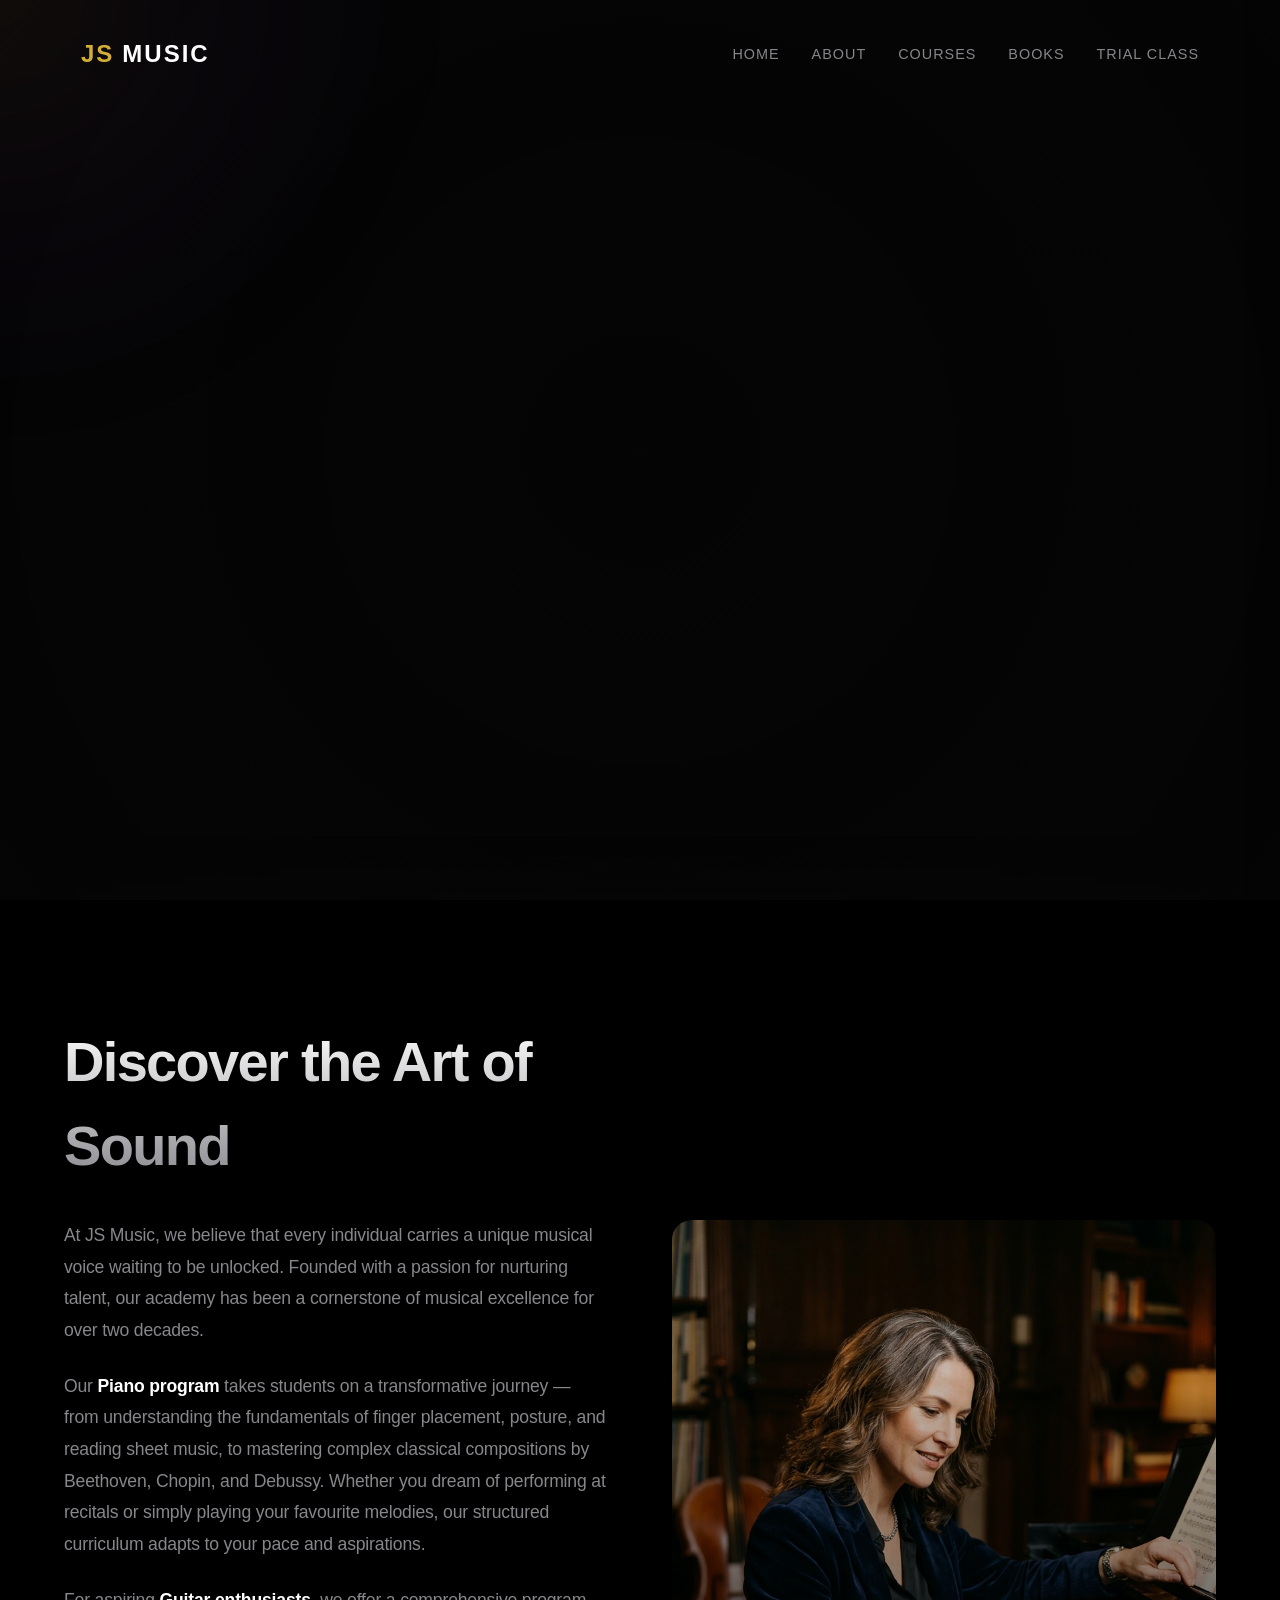
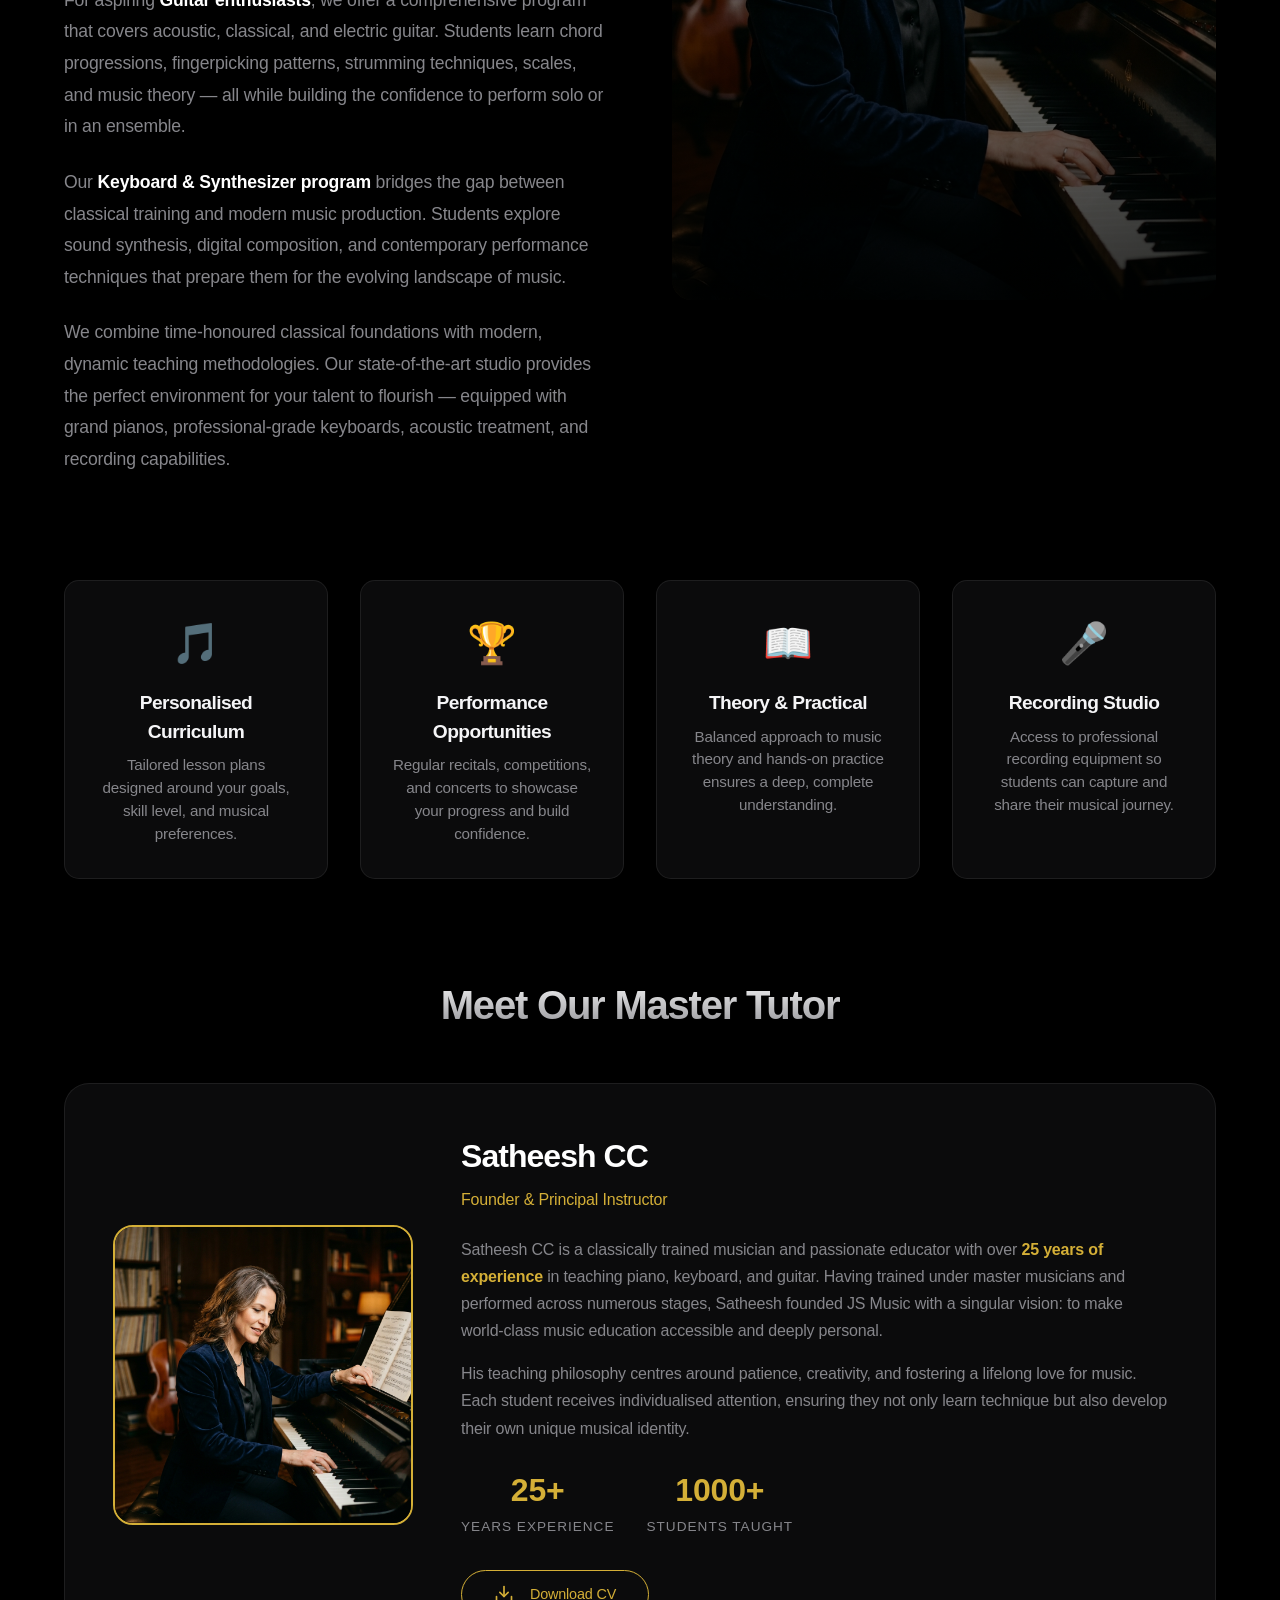
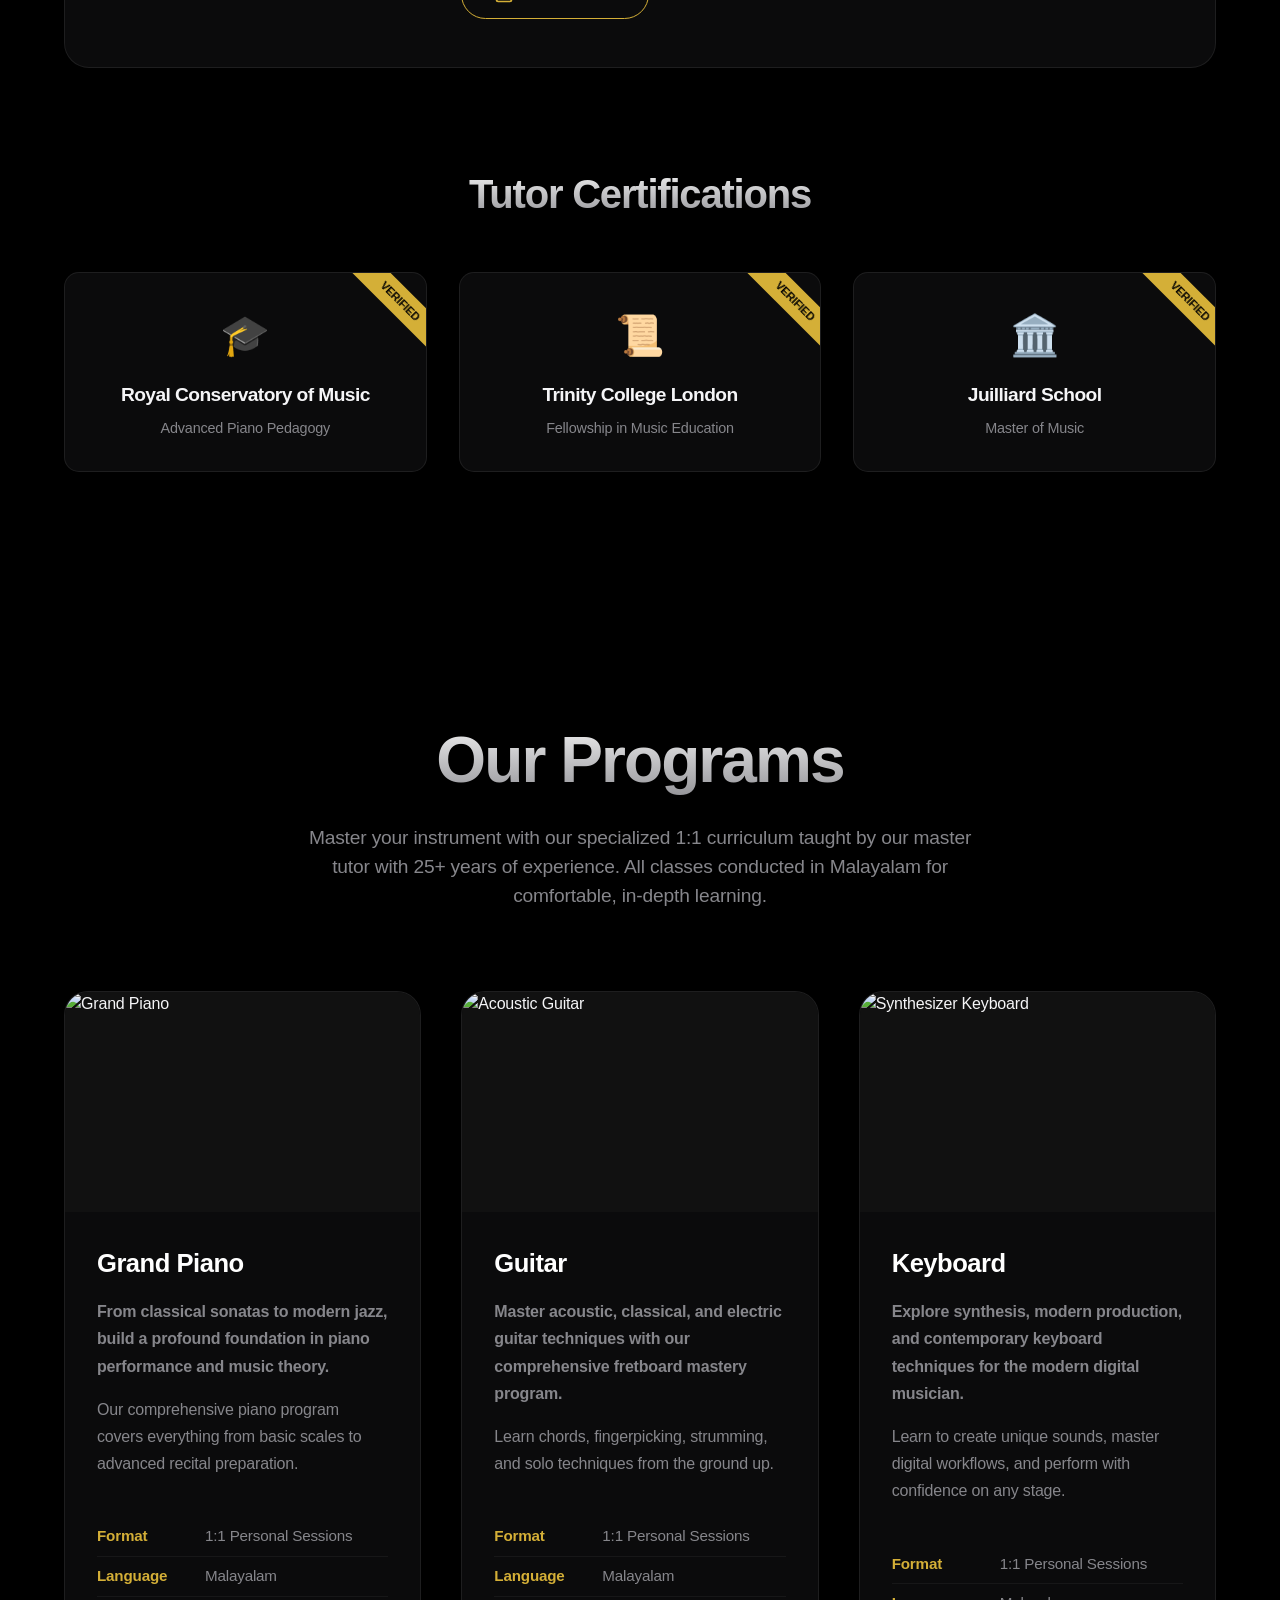
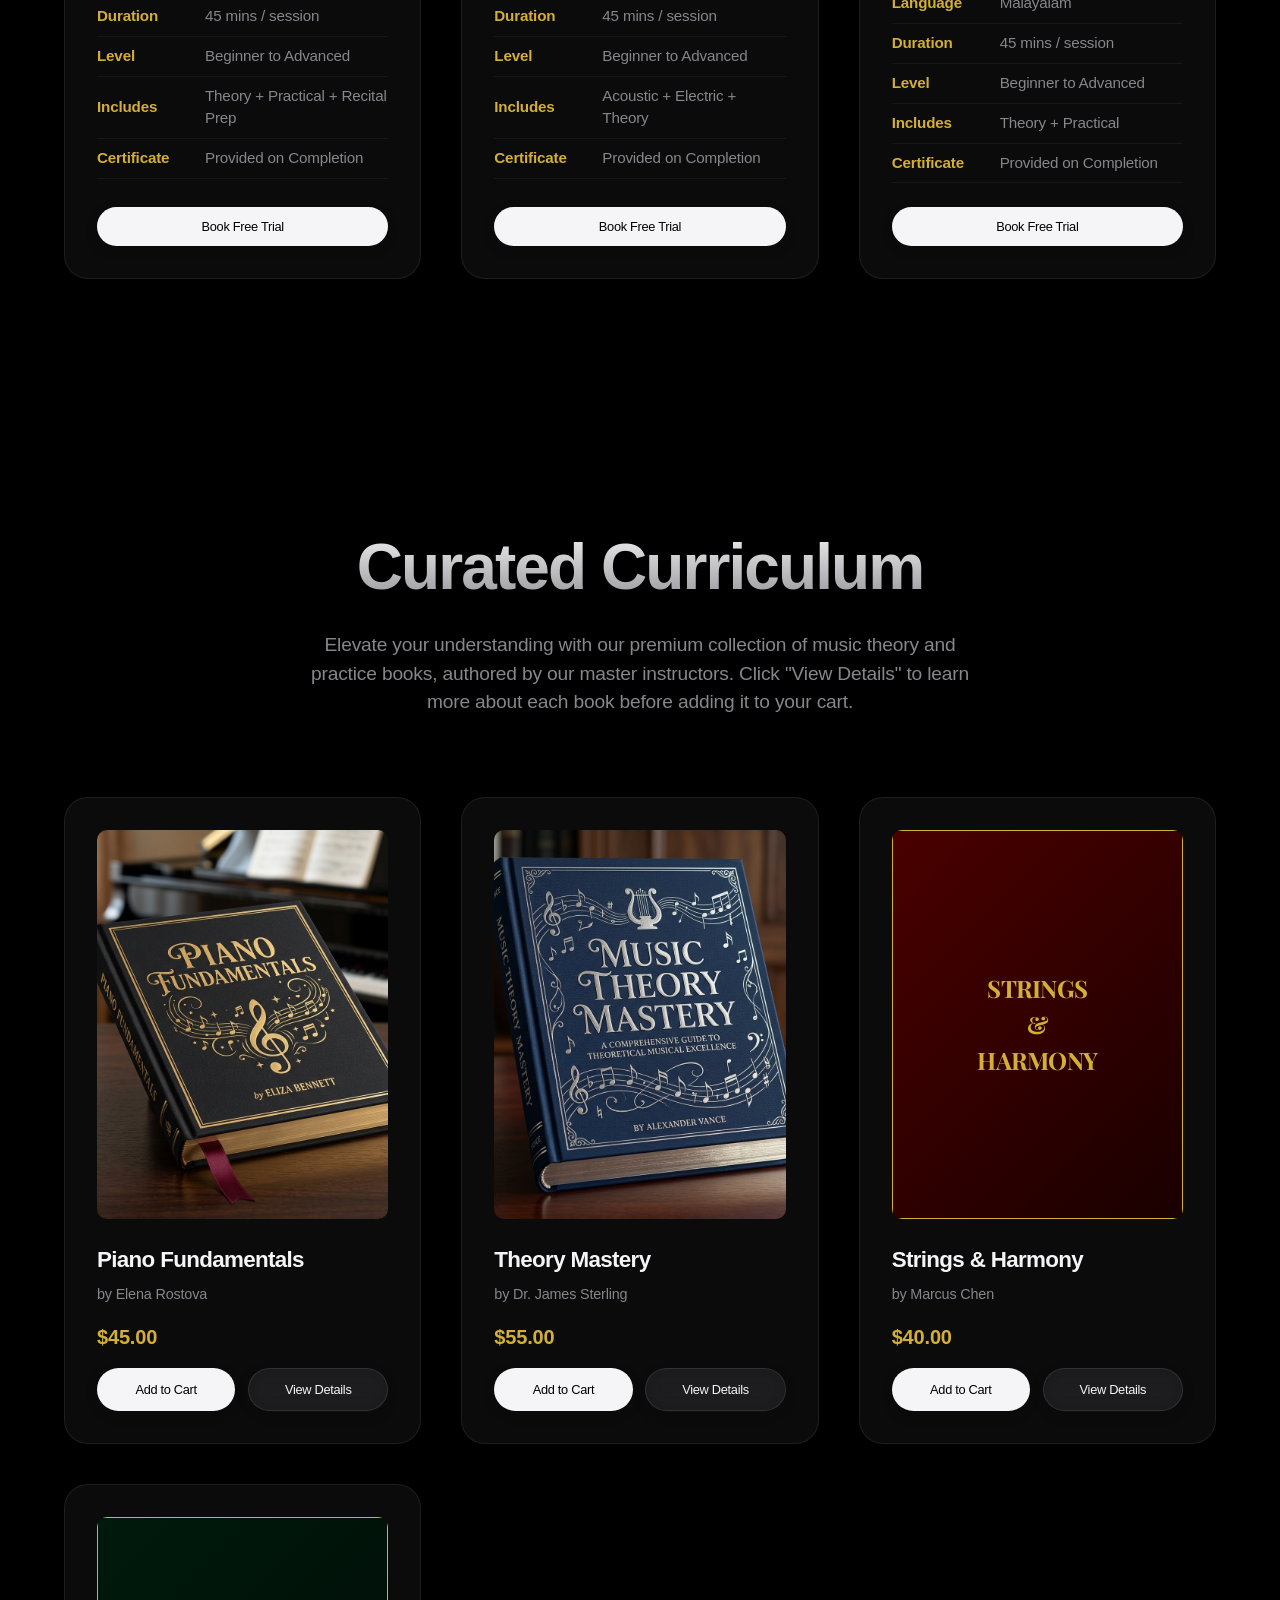
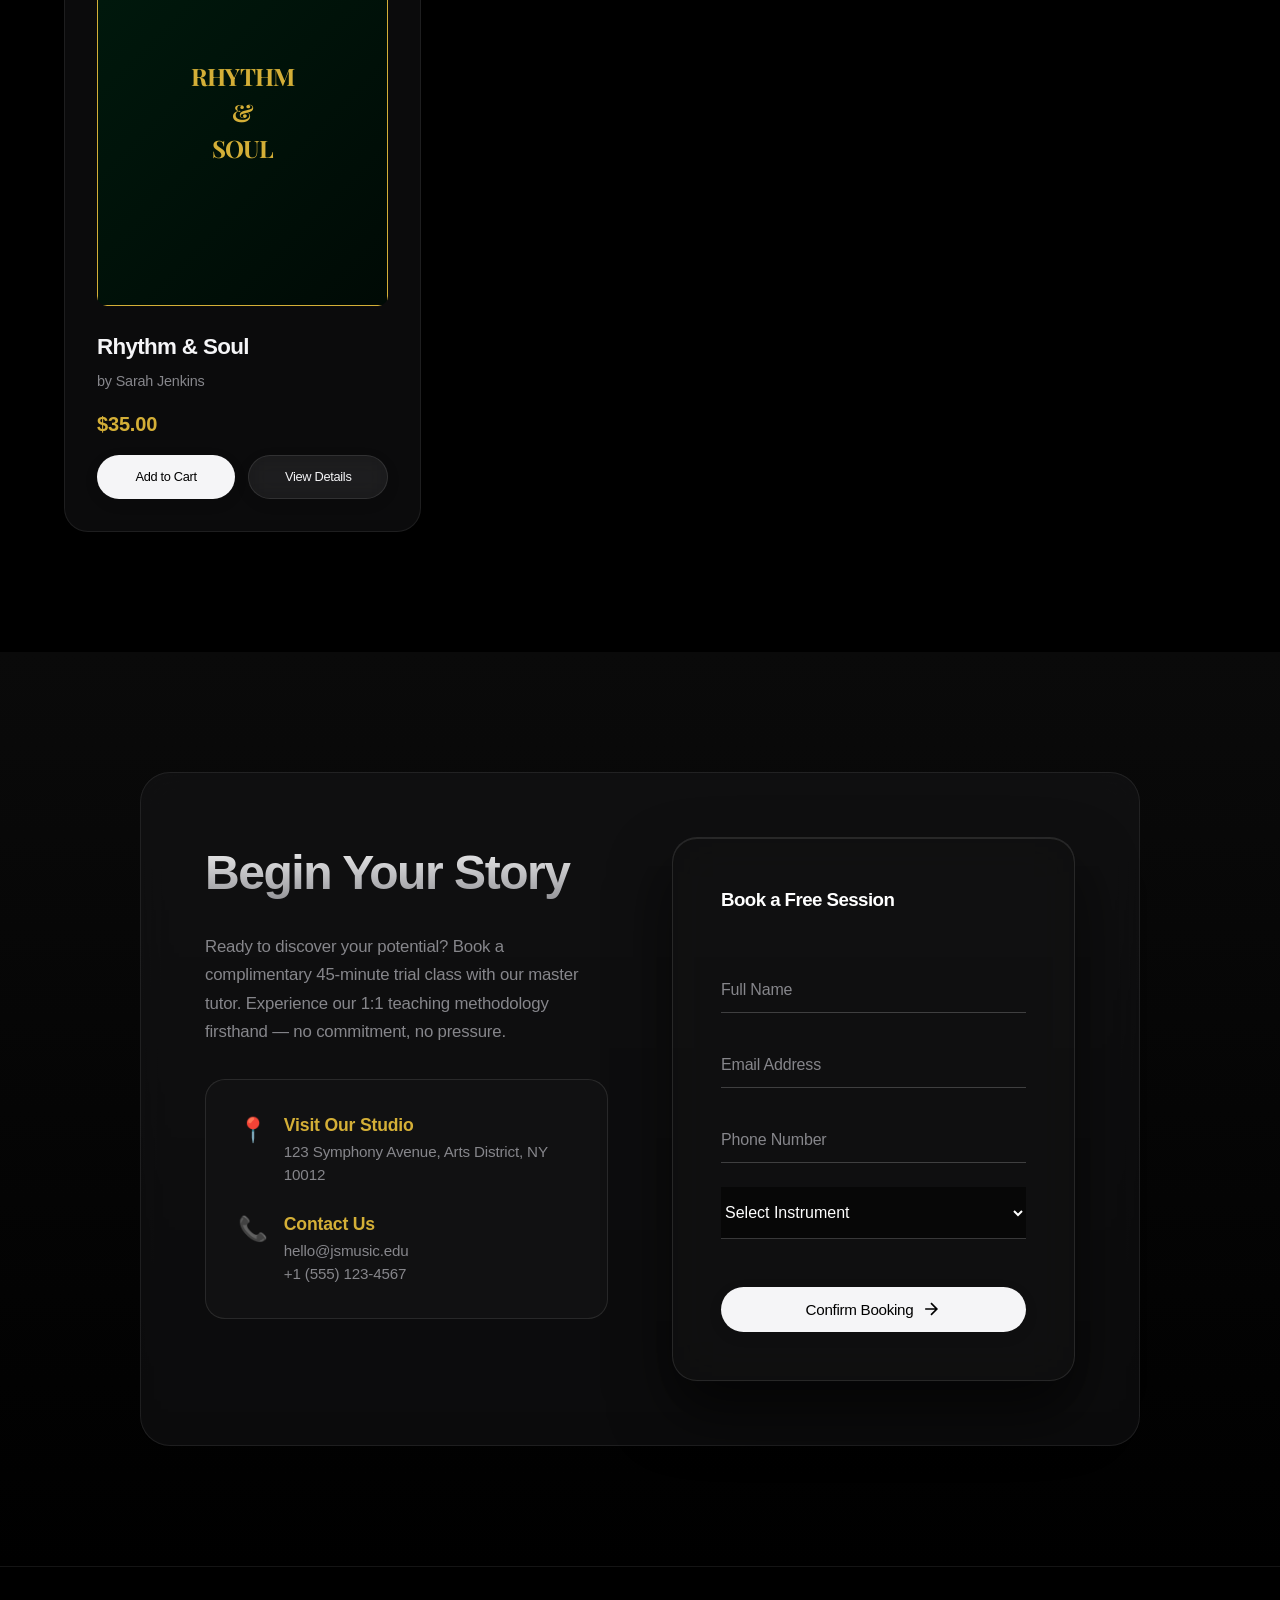
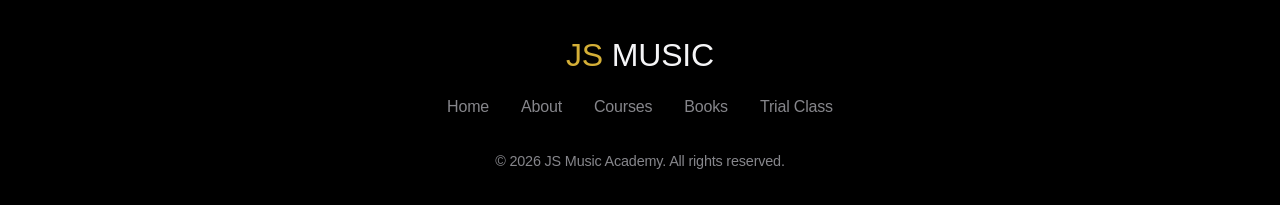
==== commit 1675b5b2: "Redesign website to premium dark mode with smooth interactive animations" ====
--- a/index.html
+++ b/index.html
@@ -23,6 +23,8 @@
 </head>
 
 <body>
+    <!-- Ambient Background Glow -->
+    <div id="ambient-glow"></div>
 
     <!-- Navigation -->
     <nav>
--- a/styles.css
+++ b/styles.css
@@ -1,13 +1,13 @@
 :root {
     --bg-color: #000000;
-    --text-primary: #ffffff;
-    --text-secondary: #999999;
+    --text-primary: #f5f5f7;
+    --text-secondary: #86868b;
     --accent: #d4af37;
     --accent-hover: #f3d05e;
-    --card-bg: rgba(18, 18, 18, 0.7);
+    --card-bg: rgba(28, 28, 30, 0.4);
     --border-color: rgba(255, 255, 255, 0.08);
-    --font-main: 'Inter', sans-serif;
-    --font-serif: 'Playfair Display', serif;
+    --font-main: -apple-system, BlinkMacSystemFont, "Segoe UI", Roboto, Helvetica, Arial, sans-serif;
+    --font-serif: -apple-system, BlinkMacSystemFont, "Segoe UI", Roboto, Helvetica, Arial, sans-serif;
 }
 
 * {
@@ -43,17 +43,19 @@
     color: var(--text-primary);
     font-family: var(--font-main);
     overflow-x: hidden;
-    line-height: 1.6;
+    line-height: 1.5;
+    letter-spacing: -0.011em;
     -webkit-font-smoothing: antialiased;
 }
 
 h1, h2, h3, h4, h5, h6 {
     font-family: var(--font-serif);
-    font-weight: 400;
+    font-weight: 700;
+    letter-spacing: -0.03em;
 }
 
 .text-gradient {
-    background: linear-gradient(135deg, #fff, #a1a1aa);
+    background: linear-gradient(180deg, #fff 0%, #86868b 100%);
     -webkit-background-clip: text;
     -webkit-text-fill-color: transparent;
     background-clip: text;
@@ -67,19 +69,37 @@
 nav {
     position: fixed;
     top: 0;
-    width: 100%;
-    padding: 1.5rem 5%;
+    left: 50%;
+    transform: translateX(-50%);
+    width: 100%;
+    max-width: 1200px;
+    padding: 1.2rem 2.5rem;
+    margin-top: 1rem;
     display: flex;
     justify-content: space-between;
     align-items: center;
     z-index: 100;
-    transition: background-color 0.3s ease, backdrop-filter 0.3s ease;
+    transition: background-color 0.4s cubic-bezier(0.165, 0.84, 0.44, 1), 
+                backdrop-filter 0.4s cubic-bezier(0.165, 0.84, 0.44, 1), 
+                border 0.4s cubic-bezier(0.165, 0.84, 0.44, 1), 
+                max-width 0.4s cubic-bezier(0.165, 0.84, 0.44, 1), 
+                margin-top 0.4s cubic-bezier(0.165, 0.84, 0.44, 1), 
+                border-radius 0.4s cubic-bezier(0.165, 0.84, 0.44, 1), 
+                padding 0.4s cubic-bezier(0.165, 0.84, 0.44, 1);
+    border-radius: 999px;
+    border: 1px solid transparent;
 }
 
 nav.scrolled {
-    background-color: rgba(5, 5, 5, 0.85);
-    backdrop-filter: blur(15px);
+    background-color: rgba(0, 0, 0, 0.7);
+    backdrop-filter: blur(20px);
+    -webkit-backdrop-filter: blur(20px);
+    border: 1px solid transparent;
     border-bottom: 1px solid var(--border-color);
+    max-width: 100%;
+    margin-top: 0;
+    border-radius: 0;
+    padding: 0.8rem 5%;
 }
 
 .logo {
@@ -157,40 +177,41 @@
 /* ========== BUTTONS ========== */
 .btn {
     display: inline-block;
-    padding: 1rem 2.5rem;
-    border-radius: 30px;
+    padding: 0.8rem 2rem;
+    border-radius: 999px;
     text-decoration: none;
-    font-size: 0.9rem;
-    letter-spacing: 1px;
-    text-transform: uppercase;
+    font-size: 0.95rem;
+    font-weight: 500;
+    letter-spacing: -0.3px;
     transition: all 0.4s cubic-bezier(0.165, 0.84, 0.44, 1);
     cursor: pointer;
     border: none;
     font-family: var(--font-main);
+    box-shadow: 0 4px 14px 0 rgba(0,0,0,0.1);
 }
 
 .btn-primary {
-    background-color: var(--accent);
+    background-color: var(--text-primary);
     color: #000;
-    font-weight: 600;
 }
 
 .btn-primary:hover {
-    background-color: var(--accent-hover);
-    transform: translateY(-2px);
-    box-shadow: 0 10px 20px rgba(212, 175, 55, 0.2);
+    background-color: #fff;
+    transform: scale(1.02);
+    box-shadow: 0 6px 20px rgba(255,255,255,0.15);
 }
 
 .btn-outline {
-    background-color: transparent;
-    color: #fff;
-    border: 1px solid rgba(255, 255, 255, 0.3);
+    background-color: rgba(255,255,255,0.05);
+    color: var(--text-primary);
+    border: 1px solid rgba(255, 255, 255, 0.1);
+    backdrop-filter: blur(10px);
 }
 
 .btn-outline:hover {
-    border-color: #fff;
-    background-color: #fff;
-    color: #000;
+    border-color: rgba(255, 255, 255, 0.3);
+    background-color: rgba(255, 255, 255, 0.1);
+    transform: scale(1.02);
 }
 
 .btn-sm {
@@ -631,13 +652,16 @@
 }
 
 .course-card {
-    background: linear-gradient(145deg, #111, #0a0a0a);
+    background: var(--card-bg);
     border: 1px solid var(--border-color);
-    border-radius: 20px;
+    border-radius: 24px;
     overflow: hidden;
+    backdrop-filter: blur(20px);
+    -webkit-backdrop-filter: blur(20px);
     transition: all 0.6s cubic-bezier(0.165, 0.84, 0.44, 1);
     display: flex;
     flex-direction: column;
+    transform-style: preserve-3d;
 }
 
 .course-card:hover {
@@ -728,12 +752,14 @@
 .book-card {
     background: var(--card-bg);
     border: 1px solid var(--border-color);
-    border-radius: 20px;
+    border-radius: 24px;
     padding: 2rem;
-    transition: transform 0.4s ease, box-shadow 0.4s ease;
+    transition: transform 0.4s cubic-bezier(0.165, 0.84, 0.44, 1), box-shadow 0.4s ease;
     display: flex;
     flex-direction: column;
-    backdrop-filter: blur(10px);
+    backdrop-filter: blur(20px);
+    -webkit-backdrop-filter: blur(20px);
+    transform-style: preserve-3d;
 }
 
 .book-card:hover {
@@ -1364,3 +1390,32 @@
     transform: translateX(120%);
     opacity: 0;
 }
+
+/* ========== AMBIENT GLOW SYSTEM ========== */
+#ambient-glow {
+    position: fixed;
+    top: 0;
+    left: 0;
+    width: 60vmax;
+    height: 60vmax;
+    background: radial-gradient(circle, rgba(212, 175, 55, 0.07) 0%, rgba(138, 43, 226, 0.04) 40%, rgba(0, 0, 0, 0) 70%);
+    border-radius: 50%;
+    pointer-events: none;
+    z-index: -1;
+    transform: translate(-50%, -50%);
+    filter: blur(80px);
+    transition: transform 0.2s cubic-bezier(0.25, 1, 0.5, 1);
+    will-change: top, left;
+}
+
+/* Let's make card interactive 3D transformations smoother */
+.course-card, .book-card, .about-feature, .cert-card, .tutor-profile {
+    transition: transform 0.5s cubic-bezier(0.25, 1, 0.5, 1), box-shadow 0.5s cubic-bezier(0.25, 1, 0.5, 1), border-color 0.3s ease;
+}
+
+/* Scroll Animations Base State */
+.gsap-reveal {
+    opacity: 0;
+    transform: translateY(30px);
+}
+
